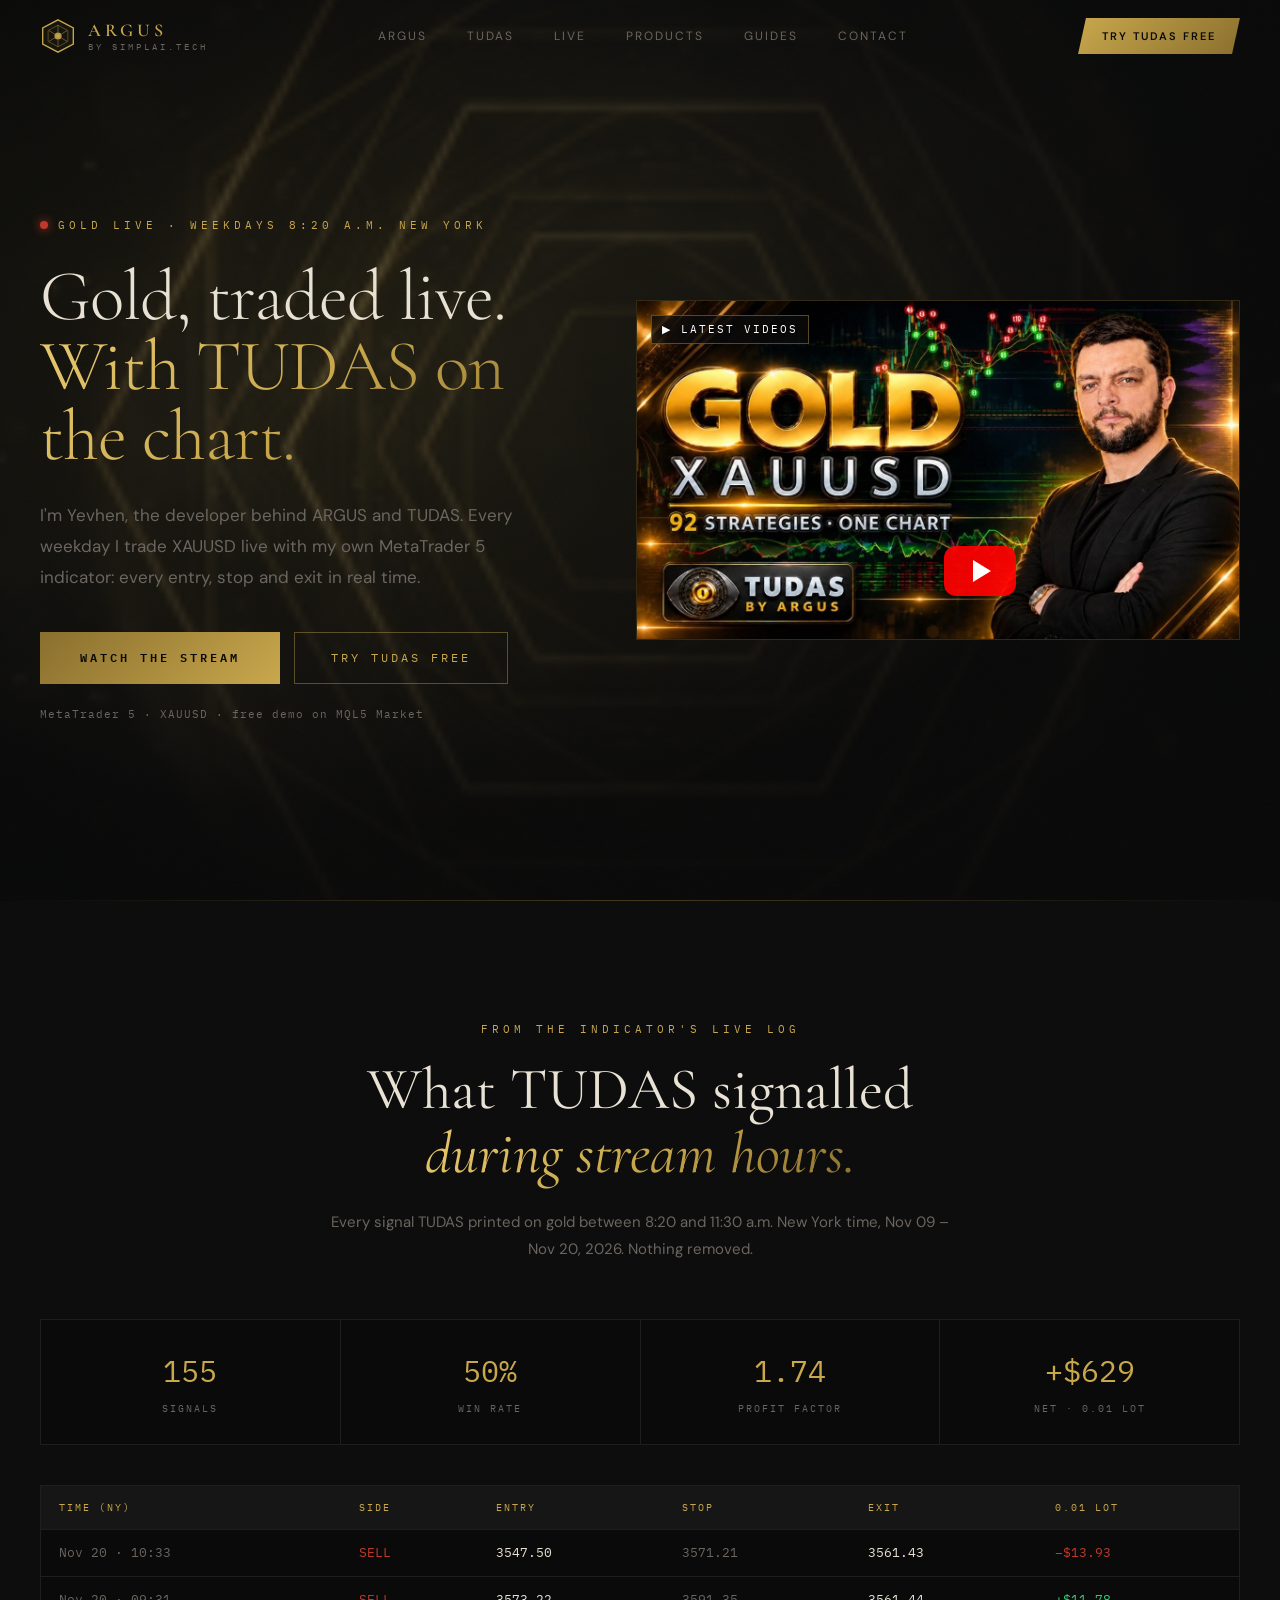
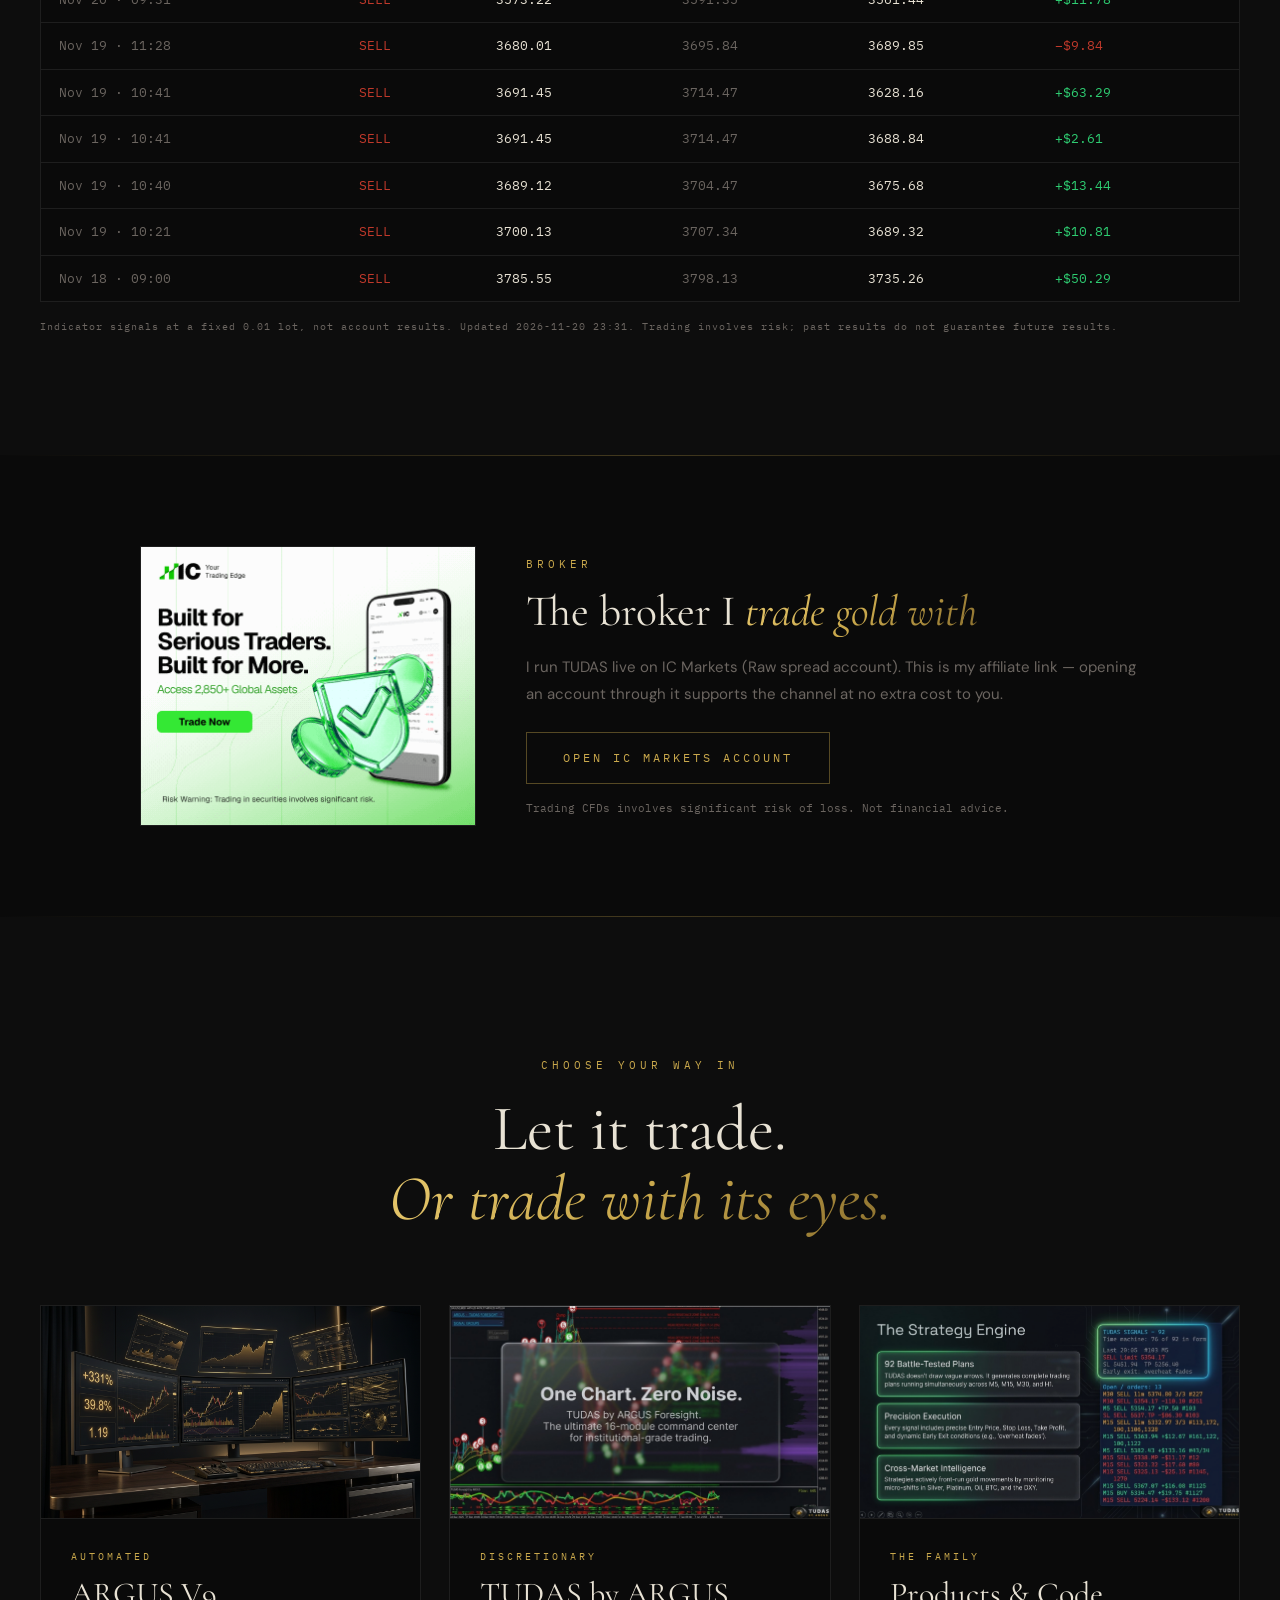
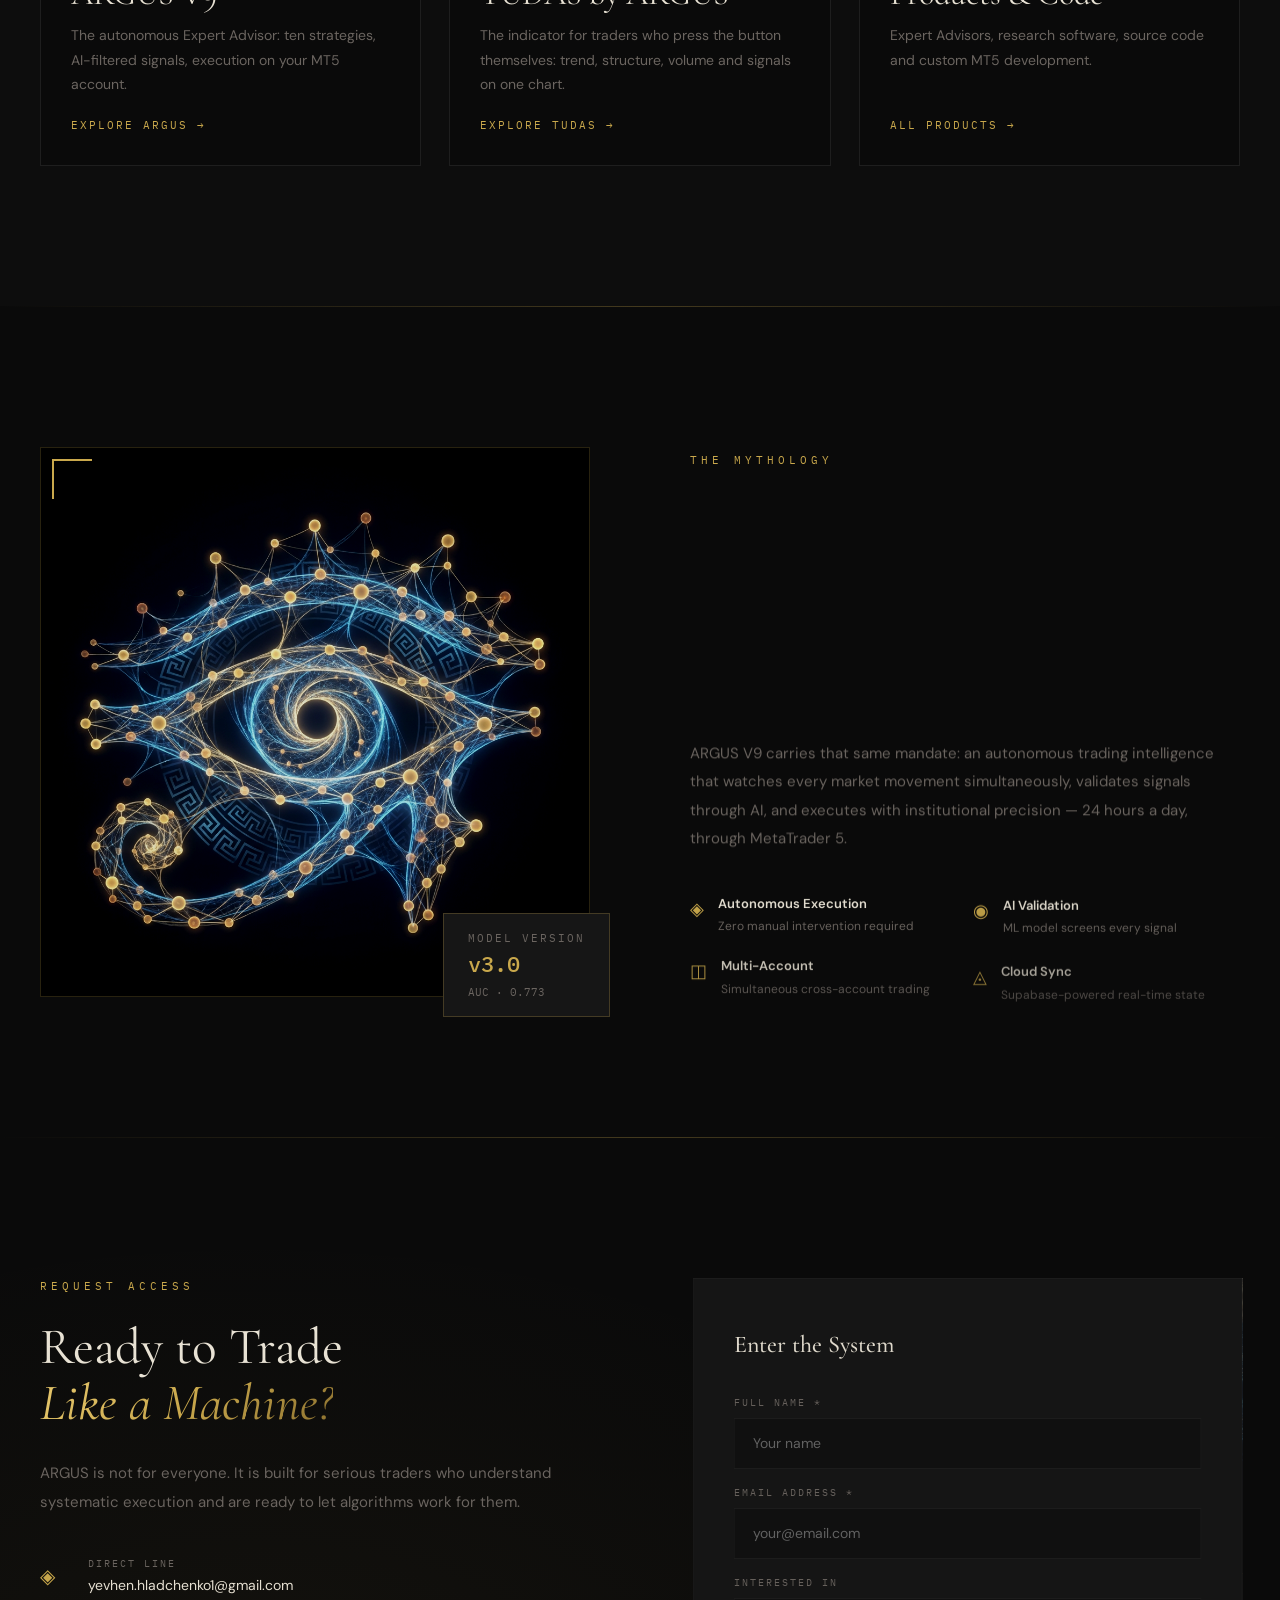
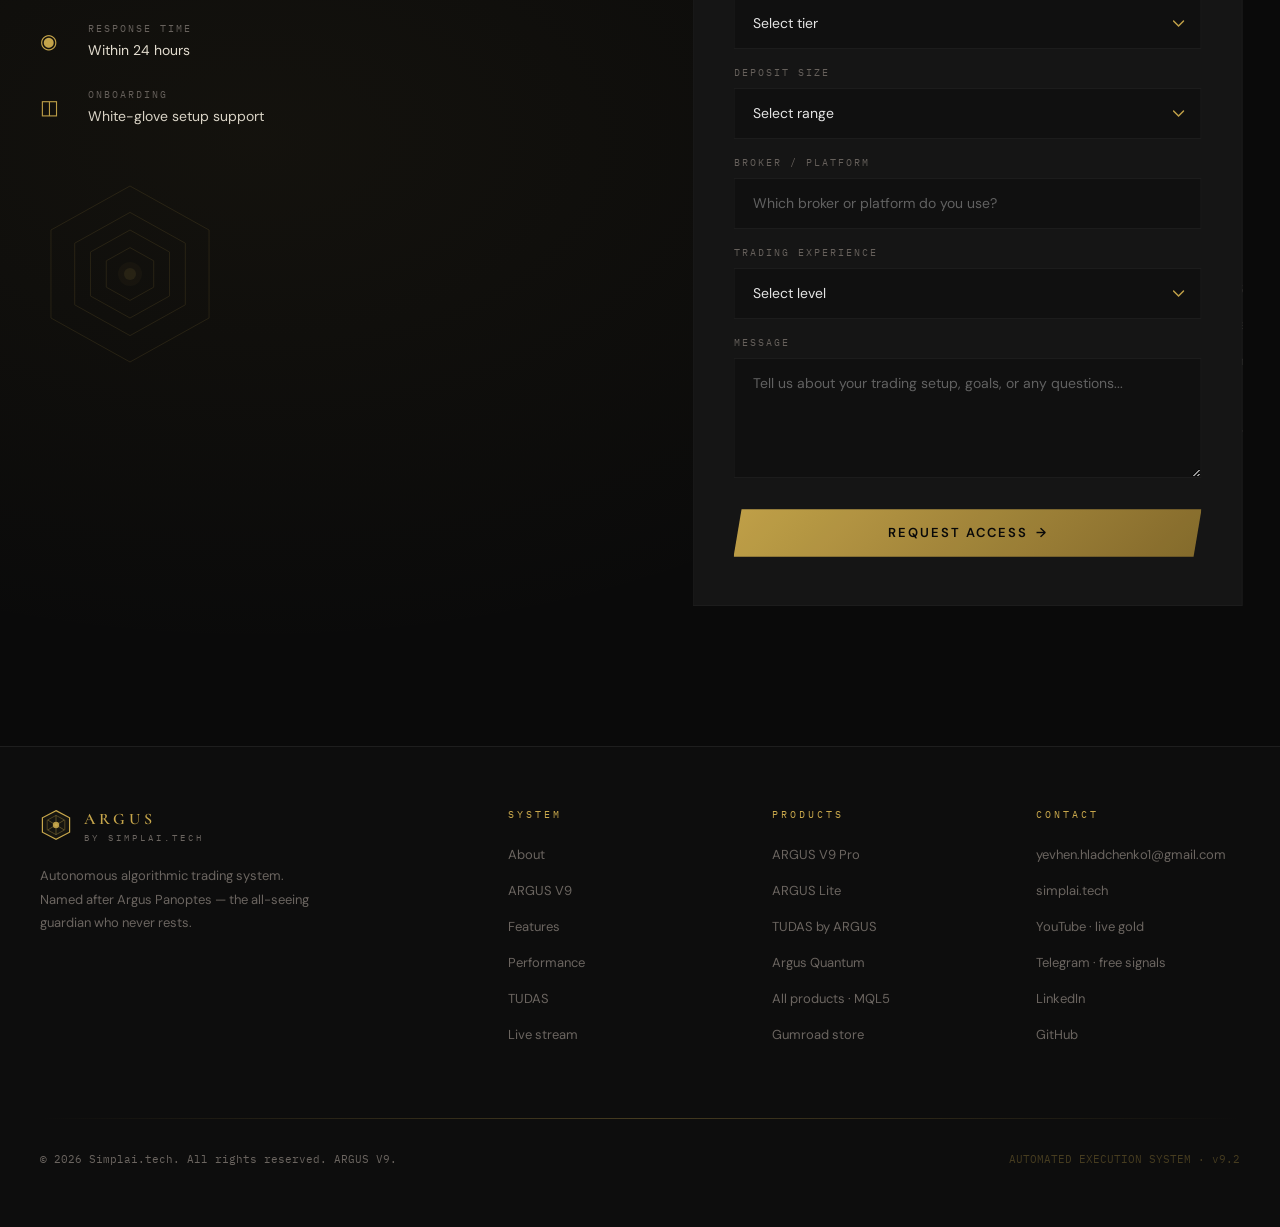
==== index.html @ fe852020 "broker block (no empty widget)" ====
<!DOCTYPE html><html lang="en"><head>
		<meta charset="UTF-8">
		<meta name="viewport" content="width=device-width, initial-scale=1.0">
		<link rel="icon" href="/argus.ico">

		<!-- Primary SEO -->
		<title>ARGUS V9 — Algorithmic Trading System by Simplai.tech</title>
		<meta name="title" content="ARGUS V9 — Algorithmic Trading System by Simplai.tech">
		<meta name="description" content="ARGUS is an autonomous algorithmic trading system — 10 battle-tested strategies, AI-driven signal validation, and institutional-grade execution through MetaTrader 5. Verified +331% backtest. From $20.">
		<meta name="keywords" content="algorithmic trading, MT5 EA, expert advisor, trading bot, MetaTrader 5, automated trading, AI trading, quantitative trading, Simplai">
		<meta name="author" content="Simplai.tech">
		<meta name="robots" content="index, follow">
		<link rel="canonical" href="https://simplaitech.github.io/">

		<!-- AI crawlers: point to llms.txt -->
		<link rel="ai-content-policy" href="/llms.txt">

		<!-- Open Graph -->
		<meta property="og:type" content="website">
		<meta property="og:url" content="https://simplaitech.github.io/">
		<meta property="og:title" content="ARGUS V9 — All-Seeing. All-Knowing. Always Trading.">
		<meta property="og:description" content="Autonomous algorithmic trading system with 10 strategies, AI validation, and +331% verified backtest returns. Get started from $20.">
		<meta property="og:image" content="https://simplaitech.github.io/og-image.png">
		<meta property="og:site_name" content="ARGUS by Simplai.tech">
		<meta property="og:locale" content="en_US">

		<!-- Twitter Card -->
		<meta name="twitter:card" content="summary_large_image">
		<meta name="twitter:title" content="ARGUS V9 — Algorithmic Trading System">
		<meta name="twitter:description" content="Autonomous algorithmic trading for MT5. 10 strategies, AI signal validation, live-verified performance.">
		<meta name="twitter:image" content="https://simplaitech.github.io/og-image.png">

		<meta name="theme-color" content="#0a0a0a">

		<!-- JSON-LD Structured Data -->
		<script type="application/ld+json">
		{
			"@context": "https://schema.org",
			"@type": "SoftwareApplication",
			"name": "ARGUS V9",
			"alternateName": "ARGUS Algorithmic Trading System",
			"applicationCategory": "FinanceApplication",
			"operatingSystem": "MetaTrader 5",
			"url": "https://simplaitech.github.io",
			"description": "Autonomous algorithmic trading system with 10 battle-tested strategies, AI signal validation (AUC 0.773), and institutional-grade execution through MetaTrader 5. Verified +331% backtest over 3 years.",
			"offers": [
				{
					"@type": "Offer",
					"name": "ARGUS Lite",
					"price": "20",
					"priceCurrency": "USD",
					"description": "Entry-level access to ARGUS algorithmic trading system for MetaTrader 5."
				},
				{
					"@type": "Offer",
					"name": "ARGUS Pro",
					"description": "Full 10-strategy suite with multi-account execution, AI validator, and dedicated onboarding. Contact for pricing."
				}
			],
			"author": {
				"@type": "Organization",
				"name": "Simplai.tech",
				"url": "https://simplai.tech",
				"email": "yevhen.hladchenko1@gmail.com"
			},
			"featureList": [
				"10 proprietary trading strategies",
				"AI signal validation (ML model, AUC 0.773)",
				"Multi-account execution",
				"Telegram real-time alerts",
				"Economic news guard",
				"Session-aware trading (Asia, London, New York)",
				"Dynamic risk management",
				"Full backtest suite with Monte Carlo simulation"
			],
			"screenshot": "https://simplaitech.github.io/proof-analytics.png"
		}
		</script>

		<script type="application/ld+json">
		{
			"@context": "https://schema.org",
			"@type": "FAQPage",
			"mainEntity": [
				{
					"@type": "Question",
					"name": "Do I need trading experience to use ARGUS?",
					"acceptedAnswer": {
						"@type": "Answer",
						"text": "No. ARGUS handles signal generation, validation, and execution automatically. A personal setup call is included with every plan."
					}
				},
				{
					"@type": "Question",
					"name": "Which brokers does ARGUS support?",
					"acceptedAnswer": {
						"@type": "Answer",
						"text": "Any MT5-compatible broker. ARGUS connects via the standard MetaTrader 5 terminal."
					}
				},
				{
					"@type": "Question",
					"name": "What is the difference between ARGUS Lite and ARGUS Pro?",
					"acceptedAnswer": {
						"@type": "Answer",
						"text": "ARGUS Lite ($20 one-time) provides entry-level access with core strategies for a single MT5 account. ARGUS Pro includes the full 10-strategy suite, multi-account execution, AI Signal Validator, and dedicated onboarding. Contact for Pro pricing."
					}
				},
				{
					"@type": "Question",
					"name": "How quickly can I start trading with ARGUS?",
					"acceptedAnswer": {
						"@type": "Answer",
						"text": "After payment, setup takes under 48 hours including your personal onboarding call."
					}
				}
			]
		}
		</script>
		<script type="module" crossorigin="" src="/assets/index-C-zP-TEq.js"></script>
		<link rel="modulepreload" crossorigin="" href="/assets/react-BYOhtk1D.js">
		<link rel="modulepreload" crossorigin="" href="/assets/icons-CG9duShP.js">
		<link rel="modulepreload" crossorigin="" href="/assets/gsap-I1jVCVBc.js">
		<link rel="stylesheet" crossorigin="" href="/assets/index-C5UFaYpW.css">
	<script defer="" src="/runable.js" data-hostname="" data-url="https://r.lilstts.com/events"></script></head>
	<body>
		<div id="root"></div>
	

</body></html>
---- assets/index-C5UFaYpW.css ----
@import"https://fonts.googleapis.com/css2?family=Cormorant+Garamond:ital,wght@0,300;0,400;0,500;0,600;0,700;1,300;1,400;1,500;1,600&family=DM+Sans:ital,opsz,wght@0,9..40,300;0,9..40,400;0,9..40,500;0,9..40,600;1,9..40,300&family=IBM+Plex+Mono:wght@300;400;500&display=swap";@layer components;@layer properties{@supports (((-webkit-hyphens:none)) and (not (margin-trim:block))) or ((-moz-orient:inline) and (not (color:rgb(from red r g b)))){*,:before,:after,::backdrop{--tw-rotate-x:initial;--tw-rotate-y:initial;--tw-rotate-z:initial;--tw-skew-x:initial;--tw-skew-y:initial;--tw-border-style:solid;--tw-font-weight:initial;--tw-shadow:0 0 #0000;--tw-shadow-color:initial;--tw-shadow-alpha:100%;--tw-inset-shadow:0 0 #0000;--tw-inset-shadow-color:initial;--tw-inset-shadow-alpha:100%;--tw-ring-color:initial;--tw-ring-shadow:0 0 #0000;--tw-inset-ring-color:initial;--tw-inset-ring-shadow:0 0 #0000;--tw-ring-inset:initial;--tw-ring-offset-width:0px;--tw-ring-offset-color:#fff;--tw-ring-offset-shadow:0 0 #0000;--tw-outline-style:solid;--tw-blur:initial;--tw-brightness:initial;--tw-contrast:initial;--tw-grayscale:initial;--tw-hue-rotate:initial;--tw-invert:initial;--tw-opacity:initial;--tw-saturate:initial;--tw-sepia:initial;--tw-drop-shadow:initial;--tw-drop-shadow-color:initial;--tw-drop-shadow-alpha:100%;--tw-drop-shadow-size:initial;--tw-animation-delay:0s;--tw-animation-direction:normal;--tw-animation-duration:initial;--tw-animation-fill-mode:none;--tw-animation-iteration-count:1;--tw-enter-blur:0;--tw-enter-opacity:1;--tw-enter-rotate:0;--tw-enter-scale:1;--tw-enter-translate-x:0;--tw-enter-translate-y:0;--tw-exit-blur:0;--tw-exit-opacity:1;--tw-exit-rotate:0;--tw-exit-scale:1;--tw-exit-translate-x:0;--tw-exit-translate-y:0}}}@layer theme{:root,:host{--font-sans:-apple-system, BlinkMacSystemFont, "Segoe UI", Roboto, "Helvetica Neue", "Noto Sans", Arial, sans-serif, "Apple Color Emoji", "Segoe UI Emoji", "Segoe UI Symbol", "Noto Color Emoji";--font-mono:ui-monospace, SFMono-Regular, Menlo, Monaco, Consolas, "Liberation Mono", "Courier New", monospace;--color-white:#fff;--spacing:.25rem;--text-sm:.875rem;--text-sm--line-height:calc(1.25 / .875);--font-weight-medium:500;--radius-md:.375rem;--default-transition-duration:.15s;--default-transition-timing-function:cubic-bezier(.4, 0, .2, 1);--default-font-family:var(--font-sans);--default-mono-font-family:var(--font-mono)}}@layer base{*,:after,:before,::backdrop{box-sizing:border-box;border:0 solid;margin:0;padding:0}::file-selector-button{box-sizing:border-box;border:0 solid;margin:0;padding:0}html,:host{-webkit-text-size-adjust:100%;tab-size:4;line-height:1.5;font-family:var(--default-font-family,-apple-system, BlinkMacSystemFont, "Segoe UI", Roboto, "Helvetica Neue", "Noto Sans", Arial, sans-serif, "Apple Color Emoji", "Segoe UI Emoji", "Segoe UI Symbol", "Noto Color Emoji");font-feature-settings:var(--default-font-feature-settings,normal);font-variation-settings:var(--default-font-variation-settings,normal);-webkit-tap-highlight-color:transparent}hr{height:0;color:inherit;border-top-width:1px}abbr:where([title]){-webkit-text-decoration:underline dotted;text-decoration:underline dotted}h1,h2,h3,h4,h5,h6{font-size:inherit;font-weight:inherit}a{color:inherit;-webkit-text-decoration:inherit;text-decoration:inherit}b,strong{font-weight:bolder}code,kbd,samp,pre{font-family:var(--default-mono-font-family,ui-monospace, SFMono-Regular, Menlo, Monaco, Consolas, "Liberation Mono", "Courier New", monospace);font-feature-settings:var(--default-mono-font-feature-settings,normal);font-variation-settings:var(--default-mono-font-variation-settings,normal);font-size:1em}small{font-size:80%}sub,sup{vertical-align:baseline;font-size:75%;line-height:0;position:relative}sub{bottom:-.25em}sup{top:-.5em}table{text-indent:0;border-color:inherit;border-collapse:collapse}:-moz-focusring:where(:not(iframe)){outline:auto}progress{vertical-align:baseline}summary{display:list-item}ol,ul,menu{list-style:none}img,svg,video,canvas,audio,iframe,embed,object{vertical-align:middle;display:block}img,video{max-width:100%;height:auto}button,input,select,optgroup,textarea{font:inherit;font-feature-settings:inherit;font-variation-settings:inherit;letter-spacing:inherit;color:inherit;opacity:1;background-color:#0000;border-radius:0}::file-selector-button{font:inherit;font-feature-settings:inherit;font-variation-settings:inherit;letter-spacing:inherit;color:inherit;opacity:1;background-color:#0000;border-radius:0}:where(select:is([multiple],[size])) optgroup{font-weight:bolder}:where(select:is([multiple],[size])) optgroup option{padding-inline-start:20px}::file-selector-button{margin-inline-end:4px}::placeholder{opacity:1}@supports (not ((-webkit-appearance:-apple-pay-button))) or (contain-intrinsic-size:1px){::placeholder{color:currentColor}@supports (color:color-mix(in lab,red,red)){::placeholder{color:color-mix(in oklab,currentcolor 50%,transparent)}}}textarea{resize:vertical}::-webkit-search-decoration{-webkit-appearance:none}::-webkit-date-and-time-value{min-height:1lh;text-align:inherit}::-webkit-datetime-edit{display:inline-flex}::-webkit-datetime-edit-fields-wrapper{padding:0}::-webkit-datetime-edit{padding-block:0}::-webkit-datetime-edit-year-field{padding-block:0}::-webkit-datetime-edit-month-field{padding-block:0}::-webkit-datetime-edit-day-field{padding-block:0}::-webkit-datetime-edit-hour-field{padding-block:0}::-webkit-datetime-edit-minute-field{padding-block:0}::-webkit-datetime-edit-second-field{padding-block:0}::-webkit-datetime-edit-millisecond-field{padding-block:0}::-webkit-datetime-edit-meridiem-field{padding-block:0}::-webkit-calendar-picker-indicator{line-height:1}:-moz-ui-invalid{box-shadow:none}button,input:where([type=button],[type=reset],[type=submit]){appearance:button}::file-selector-button{appearance:button}::-webkit-inner-spin-button{height:auto}::-webkit-outer-spin-button{height:auto}[hidden]:where(:not([hidden=until-found])){display:none!important}}@layer utilities{.collapse{visibility:collapse}.visible{visibility:visible}.absolute{position:absolute}.fixed{position:fixed}.relative{position:relative}.block{display:block}.flex{display:flex}.grid{display:grid}.hidden{display:none}.inline-block{display:inline-block}.inline-flex{display:inline-flex}.size-8{width:calc(var(--spacing) * 8);height:calc(var(--spacing) * 8)}.size-9{width:calc(var(--spacing) * 9);height:calc(var(--spacing) * 9)}.size-10{width:calc(var(--spacing) * 10);height:calc(var(--spacing) * 10)}.h-8{height:calc(var(--spacing) * 8)}.h-9{height:calc(var(--spacing) * 9)}.h-10{height:calc(var(--spacing) * 10)}.flex-shrink{flex-shrink:1}.shrink-0{flex-shrink:0}.transform{transform:var(--tw-rotate-x, ) var(--tw-rotate-y, ) var(--tw-rotate-z, ) var(--tw-skew-x, ) var(--tw-skew-y, )}.resize{resize:both}.items-center{align-items:center}.justify-center{justify-content:center}.gap-1\.5{gap:calc(var(--spacing) * 1.5)}.gap-2{gap:calc(var(--spacing) * 2)}.rounded-md{border-radius:var(--radius-md)}.border{border-style:var(--tw-border-style);border-width:1px}.px-3{padding-inline:calc(var(--spacing) * 3)}.px-4{padding-inline:calc(var(--spacing) * 4)}.px-6{padding-inline:calc(var(--spacing) * 6)}.py-2{padding-block:calc(var(--spacing) * 2)}.font-mono{font-family:var(--font-mono)}.text-sm{font-size:var(--text-sm);line-height:var(--tw-leading,var(--text-sm--line-height))}.font-medium{--tw-font-weight:var(--font-weight-medium);font-weight:var(--font-weight-medium)}.whitespace-nowrap{white-space:nowrap}.text-white{color:var(--color-white)}.uppercase{text-transform:uppercase}.italic{font-style:italic}.underline-offset-4{text-underline-offset:4px}.shadow-xs{--tw-shadow:0 1px 2px 0 var(--tw-shadow-color,#0000000d);box-shadow:var(--tw-inset-shadow),var(--tw-inset-ring-shadow),var(--tw-ring-offset-shadow),var(--tw-ring-shadow),var(--tw-shadow)}.outline{outline-style:var(--tw-outline-style);outline-width:1px}.filter{filter:var(--tw-blur, ) var(--tw-brightness, ) var(--tw-contrast, ) var(--tw-grayscale, ) var(--tw-hue-rotate, ) var(--tw-invert, ) var(--tw-saturate, ) var(--tw-sepia, ) var(--tw-drop-shadow, )}.transition{transition-property:color,background-color,border-color,outline-color,text-decoration-color,fill,stroke,--tw-gradient-from,--tw-gradient-via,--tw-gradient-to,opacity,box-shadow,transform,translate,scale,rotate,filter,-webkit-backdrop-filter,backdrop-filter,display,content-visibility,overlay,pointer-events;transition-timing-function:var(--tw-ease,var(--default-transition-timing-function));transition-duration:var(--tw-duration,var(--default-transition-duration))}.transition-all{transition-property:all;transition-timing-function:var(--tw-ease,var(--default-transition-timing-function));transition-duration:var(--tw-duration,var(--default-transition-duration))}.outline-none{--tw-outline-style:none;outline-style:none}.running{animation-play-state:running}@media(hover:hover){.hover\:underline:hover{text-decoration-line:underline}}.focus-visible\:ring-\[3px\]:focus-visible{--tw-ring-shadow:var(--tw-ring-inset, ) 0 0 0 calc(3px + var(--tw-ring-offset-width)) var(--tw-ring-color,currentcolor);box-shadow:var(--tw-inset-shadow),var(--tw-inset-ring-shadow),var(--tw-ring-offset-shadow),var(--tw-ring-shadow),var(--tw-shadow)}.disabled\:pointer-events-none:disabled{pointer-events:none}.disabled\:opacity-50:disabled{opacity:.5}.has-\[\>svg\]\:px-2\.5:has(>svg){padding-inline:calc(var(--spacing) * 2.5)}.has-\[\>svg\]\:px-3:has(>svg){padding-inline:calc(var(--spacing) * 3)}.has-\[\>svg\]\:px-4:has(>svg){padding-inline:calc(var(--spacing) * 4)}.\[\&_svg\]\:pointer-events-none svg{pointer-events:none}.\[\&_svg\]\:shrink-0 svg{flex-shrink:0}.\[\&_svg\:not\(\[class\*\=\'size-\'\]\)\]\:size-4 svg:not([class*=size-]){width:calc(var(--spacing) * 4);height:calc(var(--spacing) * 4)}}@property --tw-animation-delay{syntax:"*";inherits:false;initial-value:0s}@property --tw-animation-direction{syntax:"*";inherits:false;initial-value:normal}@property --tw-animation-duration{syntax:"*";inherits:false}@property --tw-animation-fill-mode{syntax:"*";inherits:false;initial-value:none}@property --tw-animation-iteration-count{syntax:"*";inherits:false;initial-value:1}@property --tw-enter-blur{syntax:"*";inherits:false;initial-value:0}@property --tw-enter-opacity{syntax:"*";inherits:false;initial-value:1}@property --tw-enter-rotate{syntax:"*";inherits:false;initial-value:0}@property --tw-enter-scale{syntax:"*";inherits:false;initial-value:1}@property --tw-enter-translate-x{syntax:"*";inherits:false;initial-value:0}@property --tw-enter-translate-y{syntax:"*";inherits:false;initial-value:0}@property --tw-exit-blur{syntax:"*";inherits:false;initial-value:0}@property --tw-exit-opacity{syntax:"*";inherits:false;initial-value:1}@property --tw-exit-rotate{syntax:"*";inherits:false;initial-value:0}@property --tw-exit-scale{syntax:"*";inherits:false;initial-value:1}@property --tw-exit-translate-x{syntax:"*";inherits:false;initial-value:0}@property --tw-exit-translate-y{syntax:"*";inherits:false;initial-value:0}:root{--gold:#c9a84c;--gold-dark:#8a6f2e;--gold-light:#e8c96e;--black:#0a0a0a;--surface:#0d0d0d;--surface-2:#111;--surface-3:#161616;--border:#1e1e1e;--text:#e8e2d4;--text-muted:#6b6560;--red:#c0392b;--green:#2ecc71}*{box-sizing:border-box;margin:0;padding:0}html{scroll-behavior:smooth}body{background:var(--black);color:var(--text);-webkit-font-smoothing:antialiased;font-family:DM Sans,sans-serif;overflow-x:hidden}::-webkit-scrollbar{width:4px}::-webkit-scrollbar-track{background:var(--black)}::-webkit-scrollbar-thumb{background:var(--gold-dark)}.font-display{font-family:Cormorant Garamond,serif}.font-mono{font-family:IBM Plex Mono,monospace}.font-body{font-family:DM Sans,sans-serif}body:before{content:"";pointer-events:none;z-index:9999;opacity:.35;background-image:url("data:image/svg+xml,%3Csvg viewBox='0 0 512 512' xmlns='http://www.w3.org/2000/svg'%3E%3Cfilter id='n'%3E%3CfeTurbulence type='fractalNoise' baseFrequency='0.75' numOctaves='4' stitchTiles='stitch'/%3E%3C/filter%3E%3Crect width='100%25' height='100%25' filter='url(%23n)' opacity='0.04'/%3E%3C/svg%3E");position:fixed;inset:0}.text-gold-gradient{background:linear-gradient(135deg,var(--gold-light) 0%,var(--gold) 50%,var(--gold-dark) 100%);-webkit-text-fill-color:transparent;-webkit-background-clip:text;background-clip:text}.border-gold{border-color:var(--gold)}.border-gold-subtle{border-color:#c9a84c33}.divider{background:linear-gradient(90deg,transparent,var(--gold),transparent);opacity:.3;width:100%;height:1px}.glow-gold{box-shadow:0 0 40px #c9a84c26,0 0 80px #c9a84c0d}.clip-hex{clip-path:polygon(50% 0%,93.3% 25%,93.3% 75%,50% 100%,6.7% 75%,6.7% 25%)}@keyframes radar-sweep{0%{transform:rotate(0)}to{transform:rotate(360deg)}}@keyframes pulse-ring{0%{opacity:.6;transform:scale(1)}to{opacity:0;transform:scale(2.5)}}@keyframes float{0%,to{transform:translateY(0)}50%{transform:translateY(-12px)}}@keyframes scanline{0%{transform:translateY(-100%)}to{transform:translateY(100vh)}}@keyframes blink{0%,to{opacity:1}50%{opacity:0}}@keyframes shimmer{0%{background-position:-200%}to{background-position:200%}}.animate-radar{animation:8s linear infinite radar-sweep}.animate-pulse-ring{animation:3s ease-out infinite pulse-ring}.animate-float{animation:6s ease-in-out infinite float}.animate-blink{animation:1s step-end infinite blink}.reveal{opacity:0;transform:translateY(40px)}.reveal-left{opacity:0;transform:translate(-60px)}.reveal-right{opacity:0;transform:translate(60px)}.reveal-scale{opacity:0;transform:scale(.9)}nav{z-index:1000;transition:all .4s;position:fixed;top:0;left:0;right:0}nav.scrolled{-webkit-backdrop-filter:blur(20px);backdrop-filter:blur(20px);background:#0a0a0aeb;border-bottom:1px solid #c9a84c26}.btn-gold{background:linear-gradient(135deg,var(--gold) 0%,var(--gold-dark) 100%);color:var(--black);letter-spacing:2px;text-transform:uppercase;cursor:pointer;clip-path:polygon(8px 0%,100% 0%,calc(100% - 8px) 100%,0% 100%);border:none;align-items:center;gap:8px;padding:14px 36px;font-family:DM Sans,sans-serif;font-size:13px;font-weight:600;transition:all .3s;display:inline-flex;position:relative;overflow:hidden}.btn-gold:before{content:"";background:linear-gradient(135deg,var(--gold-light) 0%,var(--gold) 100%);opacity:0;transition:opacity .3s;position:absolute;inset:0}.btn-gold:hover:before{opacity:1}.btn-gold:hover{transform:translateY(-2px);box-shadow:0 8px 30px #c9a84c4d}.btn-outline{color:var(--gold);letter-spacing:2px;text-transform:uppercase;cursor:pointer;clip-path:polygon(8px 0%,100% 0%,calc(100% - 8px) 100%,0% 100%);background:0 0;border:1px solid #c9a84c66;align-items:center;gap:8px;padding:13px 35px;font-family:DM Sans,sans-serif;font-size:13px;font-weight:500;transition:all .3s;display:inline-flex}.btn-outline:hover{border-color:var(--gold);background:#c9a84c14;transform:translateY(-2px)}.card-dark{background:var(--surface-3);border:1px solid var(--border);transition:all .4s}.card-dark:hover{background:#161616e6;border-color:#c9a84c4d;transform:translateY(-4px);box-shadow:0 20px 60px #00000080,0 0 40px #c9a84c0d}.kpi-value{color:var(--gold);font-family:IBM Plex Mono,monospace;font-size:2.5rem;font-weight:500;line-height:1}.form-input{border:1px solid var(--border);color:#f0f0f0;appearance:none;background:#111;outline:none;width:100%;padding:14px 18px;font-family:DM Sans,sans-serif;font-size:14px;transition:all .3s}.form-input:focus{background:#161610;border-color:#c9a84c80}.form-input::placeholder{color:#666}select.form-input{cursor:pointer;background-image:url("data:image/svg+xml,%3Csvg xmlns='http://www.w3.org/2000/svg' width='12' height='8' viewBox='0 0 12 8'%3E%3Cpath d='M1 1l5 5 5-5' stroke='%23c9a84c' stroke-width='1.5' fill='none' stroke-linecap='round'/%3E%3C/svg%3E");background-position:right 16px center;background-repeat:no-repeat;padding-right:40px}select.form-input option{color:#f0f0f0;background:#111}select.form-input option:disabled,select.form-input option[value=""]{color:#666}textarea.form-input{resize:vertical;min-height:120px}.hex-bg{background-image:url("data:image/svg+xml,%3Csvg xmlns='http://www.w3.org/2000/svg' width='60' height='52' viewBox='0 0 60 52'%3E%3Cpath d='M30 2L58 17v18L30 50 2 35V17z' fill='none' stroke='rgba(201,168,76,0.06)' stroke-width='1'/%3E%3C/svg%3E");background-size:60px 52px}.parallax-layer{will-change:transform}.section-label{letter-spacing:4px;text-transform:uppercase;color:var(--gold);opacity:.7;font-family:IBM Plex Mono,monospace;font-size:11px}.line-label{align-items:center;gap:16px;display:flex}.line-label:before,.line-label:after{content:"";background:linear-gradient(90deg,#0000,#c9a84c4d);flex:1;height:1px}.line-label:after{background:linear-gradient(90deg,#c9a84c4d,#0000)}.strategy-tag{letter-spacing:1px;color:var(--gold);background:#c9a84c0d;border:1px solid #c9a84c33;align-items:center;gap:8px;padding:8px 16px;font-family:IBM Plex Mono,monospace;font-size:11px;transition:all .3s;display:inline-flex}.strategy-tag:hover{border-color:var(--gold);background:#c9a84c1a}.compare-table{border-collapse:collapse;width:100%}.compare-table th{letter-spacing:2px;text-transform:uppercase;color:var(--text-muted);border-bottom:1px solid var(--border);text-align:left;padding:16px 24px;font-family:IBM Plex Mono,monospace;font-size:11px}.compare-table td{color:var(--text);border-bottom:1px solid #1e1e1ecc;padding:14px 24px;font-size:14px}.compare-table tr:hover td{background:#c9a84c08}.badge-lite{border:1px solid var(--border);letter-spacing:1px;color:var(--text-muted);background:#ffffff0f;padding:3px 10px;font-family:IBM Plex Mono,monospace;font-size:10px;display:inline-block}.badge-pro{letter-spacing:1px;color:var(--gold);background:#c9a84c1a;border:1px solid #c9a84c4d;padding:3px 10px;font-family:IBM Plex Mono,monospace;font-size:10px;display:inline-block}.cursor-line:after{content:"|";color:var(--gold);margin-left:2px;animation:1s step-end infinite blink}[data-runable-badge]{display:none!important}.lite-table-wrap{overflow:hidden}.hidden-mobile{display:flex}.show-mobile{display:none}.mobile-menu{-webkit-backdrop-filter:blur(20px);backdrop-filter:blur(20px);z-index:999;background:#0a0a0af7;border-bottom:1px solid #c9a84c26;flex-direction:column;gap:0;padding:24px 24px 32px;display:none;position:fixed;top:72px;left:0;right:0}.mobile-menu.open{display:flex}.mobile-menu a{letter-spacing:2px;text-transform:uppercase;color:var(--text-muted);border-bottom:1px solid #ffffff0d;padding:16px 0;font-family:DM Sans,sans-serif;font-size:14px;text-decoration:none;transition:color .2s}.mobile-menu a:last-of-type{border-bottom:none}.mobile-menu a:hover{color:var(--gold)}.mobile-menu .mobile-cta{justify-content:center;margin-top:20px;display:flex}@media(max-width:768px){.hidden-mobile{display:none!important}.show-mobile{display:flex!important}nav>div{padding:0 20px!important}.section-pad{padding:80px 20px!important}.hero-grid,.two-col-grid{grid-template-columns:1fr!important;gap:40px!important}.four-col-grid{grid-template-columns:repeat(2,1fr)!important;gap:1px!important}.three-col-grid{grid-template-columns:1fr!important;gap:16px!important}.footer-grid{grid-template-columns:1fr 1fr!important;gap:32px!important}.lite-table-wrap{-webkit-overflow-scrolling:touch;overflow-x:auto}.hero-stats{flex-wrap:wrap;gap:24px!important}.btn-stack{flex-direction:column!important;align-items:stretch!important}.btn-stack a,.btn-stack button{text-align:center;justify-content:center}.how-step{flex-direction:row!important;align-items:flex-start!important;gap:20px!important;display:flex!important}.how-step-spacer{display:none!important}.how-step-left,.how-step-right{text-align:left!important;flex:1!important;order:2!important;padding:8px 0 32px!important}.how-step>div:not(.how-step-left):not(.how-step-right):not(.how-step-spacer){flex-shrink:0!important;order:1!important}.how-step-left .detail-list,.how-step-right .detail-list{align-items:flex-start!important}.perf-cards{grid-template-columns:1fr!important;gap:16px!important}.contact-grid{grid-template-columns:1fr!important;gap:48px!important}.kpi-grid{grid-template-columns:repeat(2,1fr)!important}.verified-cards,.risk-grid,.what-grid{grid-template-columns:1fr!important;gap:16px!important}.tab-bar{-webkit-overflow-scrolling:touch;white-space:nowrap;padding-bottom:0;overflow-x:auto}.live-proof-img{max-height:none!important}.live-proof-overlay{display:none!important}.live-proof-mobile-bar{border:1px solid var(--border);background:var(--surface-3);border-top:none;padding:16px 20px;display:block!important}.why-table-row{grid-template-columns:1fr!important;gap:0!important}.why-table-row>div{border-bottom:1px solid var(--border);border-left:none!important}.why-table-row>div:last-child{border-bottom:none}.section-heading h2{font-size:clamp(32px,8vw,48px)!important}.about-float-card{margin-top:16px;position:static!important;bottom:auto!important;right:auto!important}.contact-eye{display:none}.radar-wrap{margin:0 auto;width:280px!important;height:280px!important}.footer-bottom{flex-direction:column!important;align-items:flex-start!important;gap:8px!important}footer{padding:48px 20px!important}.dashboard-section{padding:48px 20px 80px!important}.why-row{grid-template-columns:1fr 1fr!important}.why-row>div:first-child{color:var(--text-muted)!important;background:#ffffff05!important;grid-column:1/-1!important;padding:10px 16px 4px!important;font-size:11px!important;font-weight:600!important}.why-row>div:not(:first-child){border-left:none!important;padding:8px 16px 12px!important;font-size:12px!important}.why-row-header{display:none!important}.lite-table-wrap{-webkit-overflow-scrolling:touch;border-radius:0;overflow-x:auto!important}.lite-table-wrap>div{min-width:420px}.urgency-bar{padding:24px 20px!important}.nav-inner{padding:0 20px!important}}@media(max-width:480px){.kpi-grid,.four-col-grid{grid-template-columns:1fr!important}.footer-grid{grid-template-columns:1fr!important;gap:24px!important}nav>div{height:60px!important}.mobile-menu{top:60px}}@media(max-width:900px){.eco-grid-3,.eco-grid-cards{grid-template-columns:1fr!important}.eco-grid-2{grid-template-columns:1fr!important;gap:40px!important}.eco-grid-4{grid-template-columns:1fr 1fr!important}}@media(hover:none){.slide-arrow{display:none}}@media(max-width:900px){.broker-grid{grid-template-columns:1fr!important;gap:36px!important}.broker-banner{order:2;width:100%;max-width:300px;margin:0 auto}}@property --tw-rotate-x{syntax:"*";inherits:false}@property --tw-rotate-y{syntax:"*";inherits:false}@property --tw-rotate-z{syntax:"*";inherits:false}@property --tw-skew-x{syntax:"*";inherits:false}@property --tw-skew-y{syntax:"*";inherits:false}@property --tw-border-style{syntax:"*";inherits:false;initial-value:solid}@property --tw-font-weight{syntax:"*";inherits:false}@property --tw-shadow{syntax:"*";inherits:false;initial-value:0 0 #0000}@property --tw-shadow-color{syntax:"*";inherits:false}@property --tw-shadow-alpha{syntax:"<percentage>";inherits:false;initial-value:100%}@property --tw-inset-shadow{syntax:"*";inherits:false;initial-value:0 0 #0000}@property --tw-inset-shadow-color{syntax:"*";inherits:false}@property --tw-inset-shadow-alpha{syntax:"<percentage>";inherits:false;initial-value:100%}@property --tw-ring-color{syntax:"*";inherits:false}@property --tw-ring-shadow{syntax:"*";inherits:false;initial-value:0 0 #0000}@property --tw-inset-ring-color{syntax:"*";inherits:false}@property --tw-inset-ring-shadow{syntax:"*";inherits:false;initial-value:0 0 #0000}@property --tw-ring-inset{syntax:"*";inherits:false}@property --tw-ring-offset-width{syntax:"<length>";inherits:false;initial-value:0}@property --tw-ring-offset-color{syntax:"*";inherits:false;initial-value:#fff}@property --tw-ring-offset-shadow{syntax:"*";inherits:false;initial-value:0 0 #0000}@property --tw-outline-style{syntax:"*";inherits:false;initial-value:solid}@property --tw-blur{syntax:"*";inherits:false}@property --tw-brightness{syntax:"*";inherits:false}@property --tw-contrast{syntax:"*";inherits:false}@property --tw-grayscale{syntax:"*";inherits:false}@property --tw-hue-rotate{syntax:"*";inherits:false}@property --tw-invert{syntax:"*";inherits:false}@property --tw-opacity{syntax:"*";inherits:false}@property --tw-saturate{syntax:"*";inherits:false}@property --tw-sepia{syntax:"*";inherits:false}@property --tw-drop-shadow{syntax:"*";inherits:false}@property --tw-drop-shadow-color{syntax:"*";inherits:false}@property --tw-drop-shadow-alpha{syntax:"<percentage>";inherits:false;initial-value:100%}@property --tw-drop-shadow-size{syntax:"*";inherits:false}
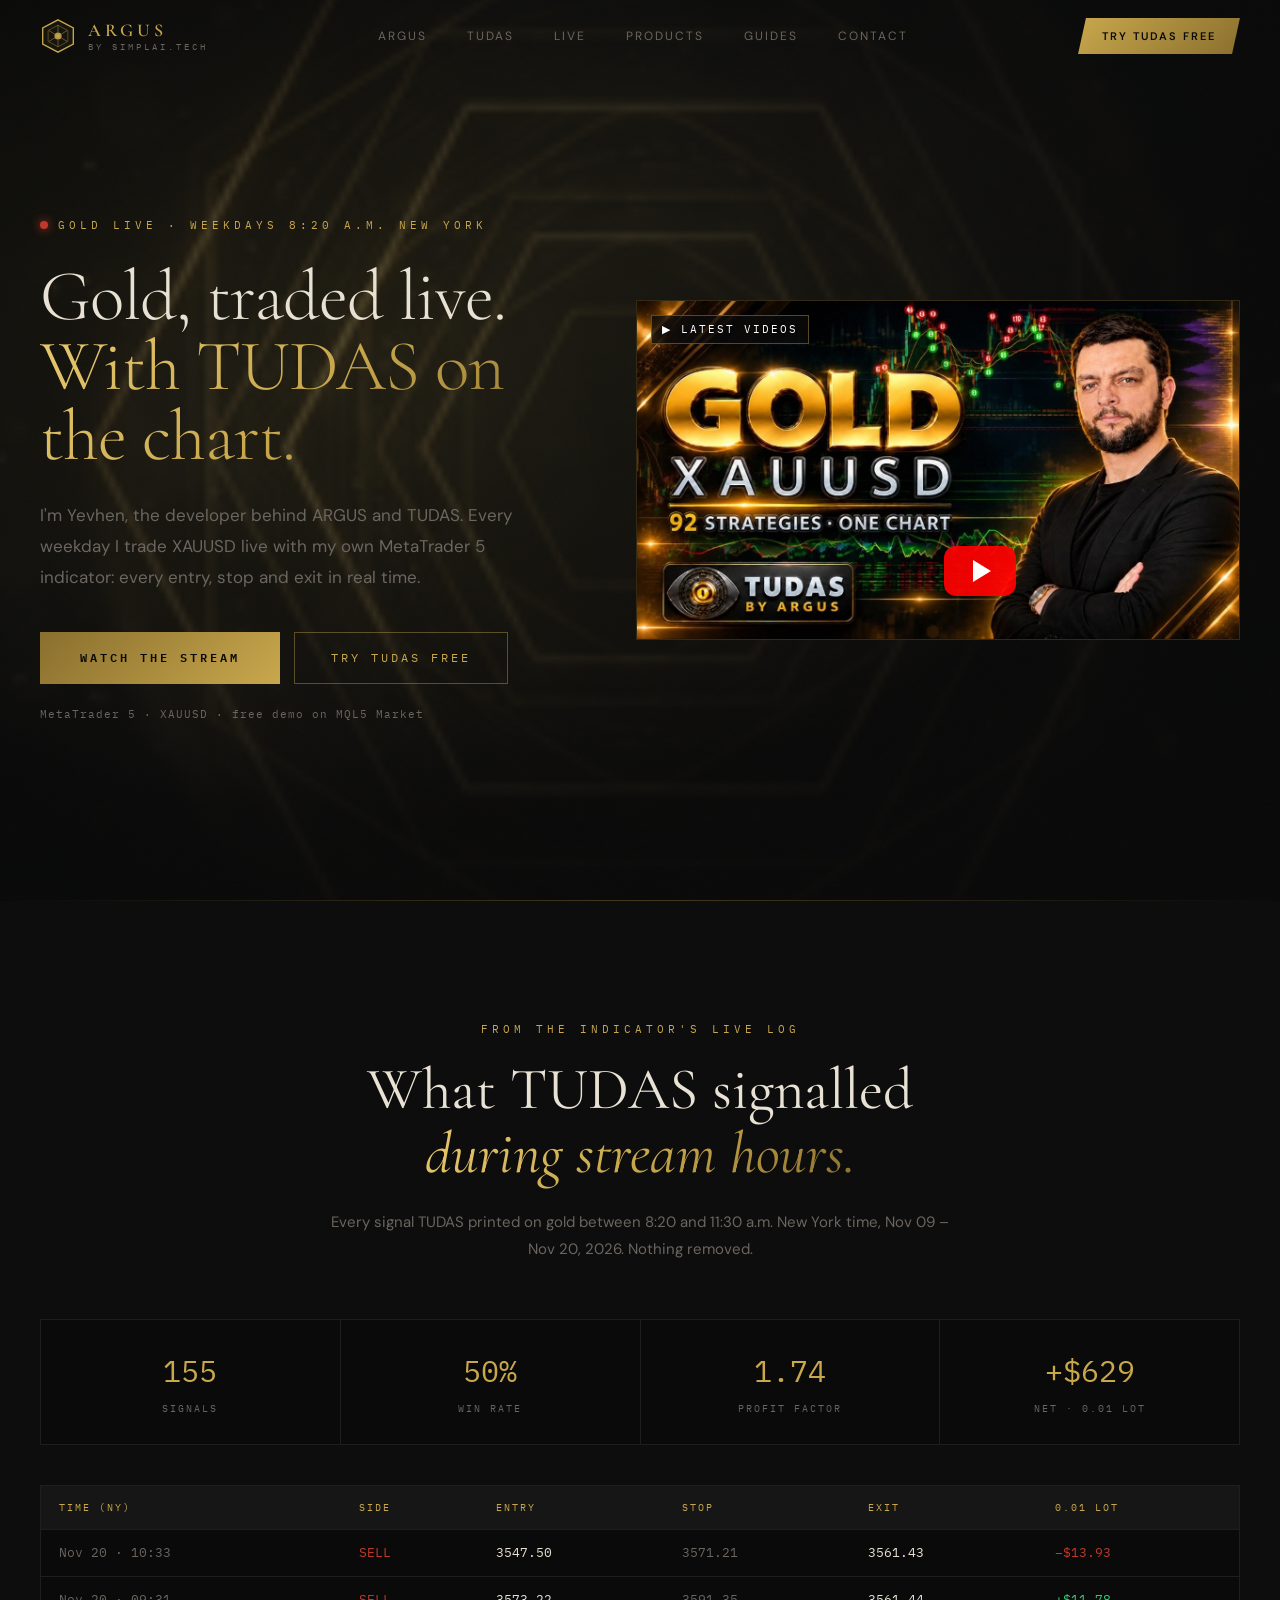
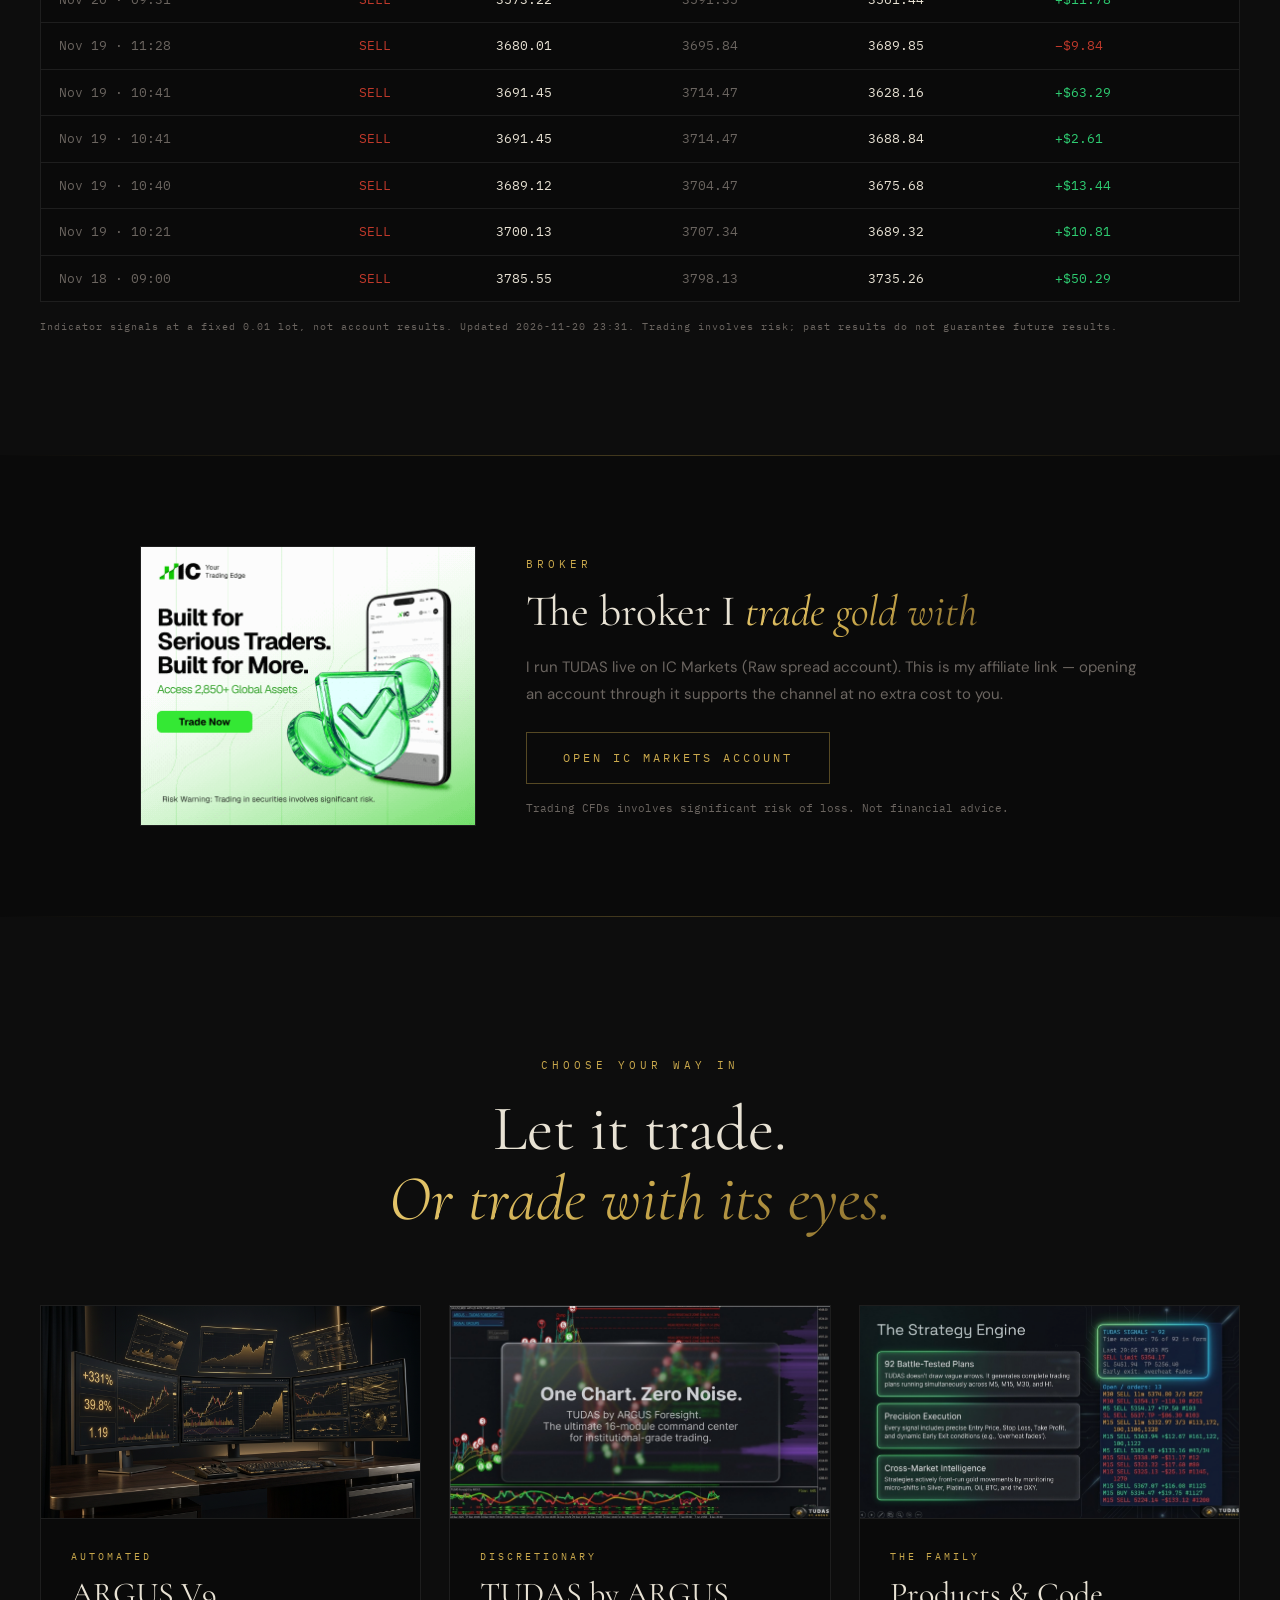
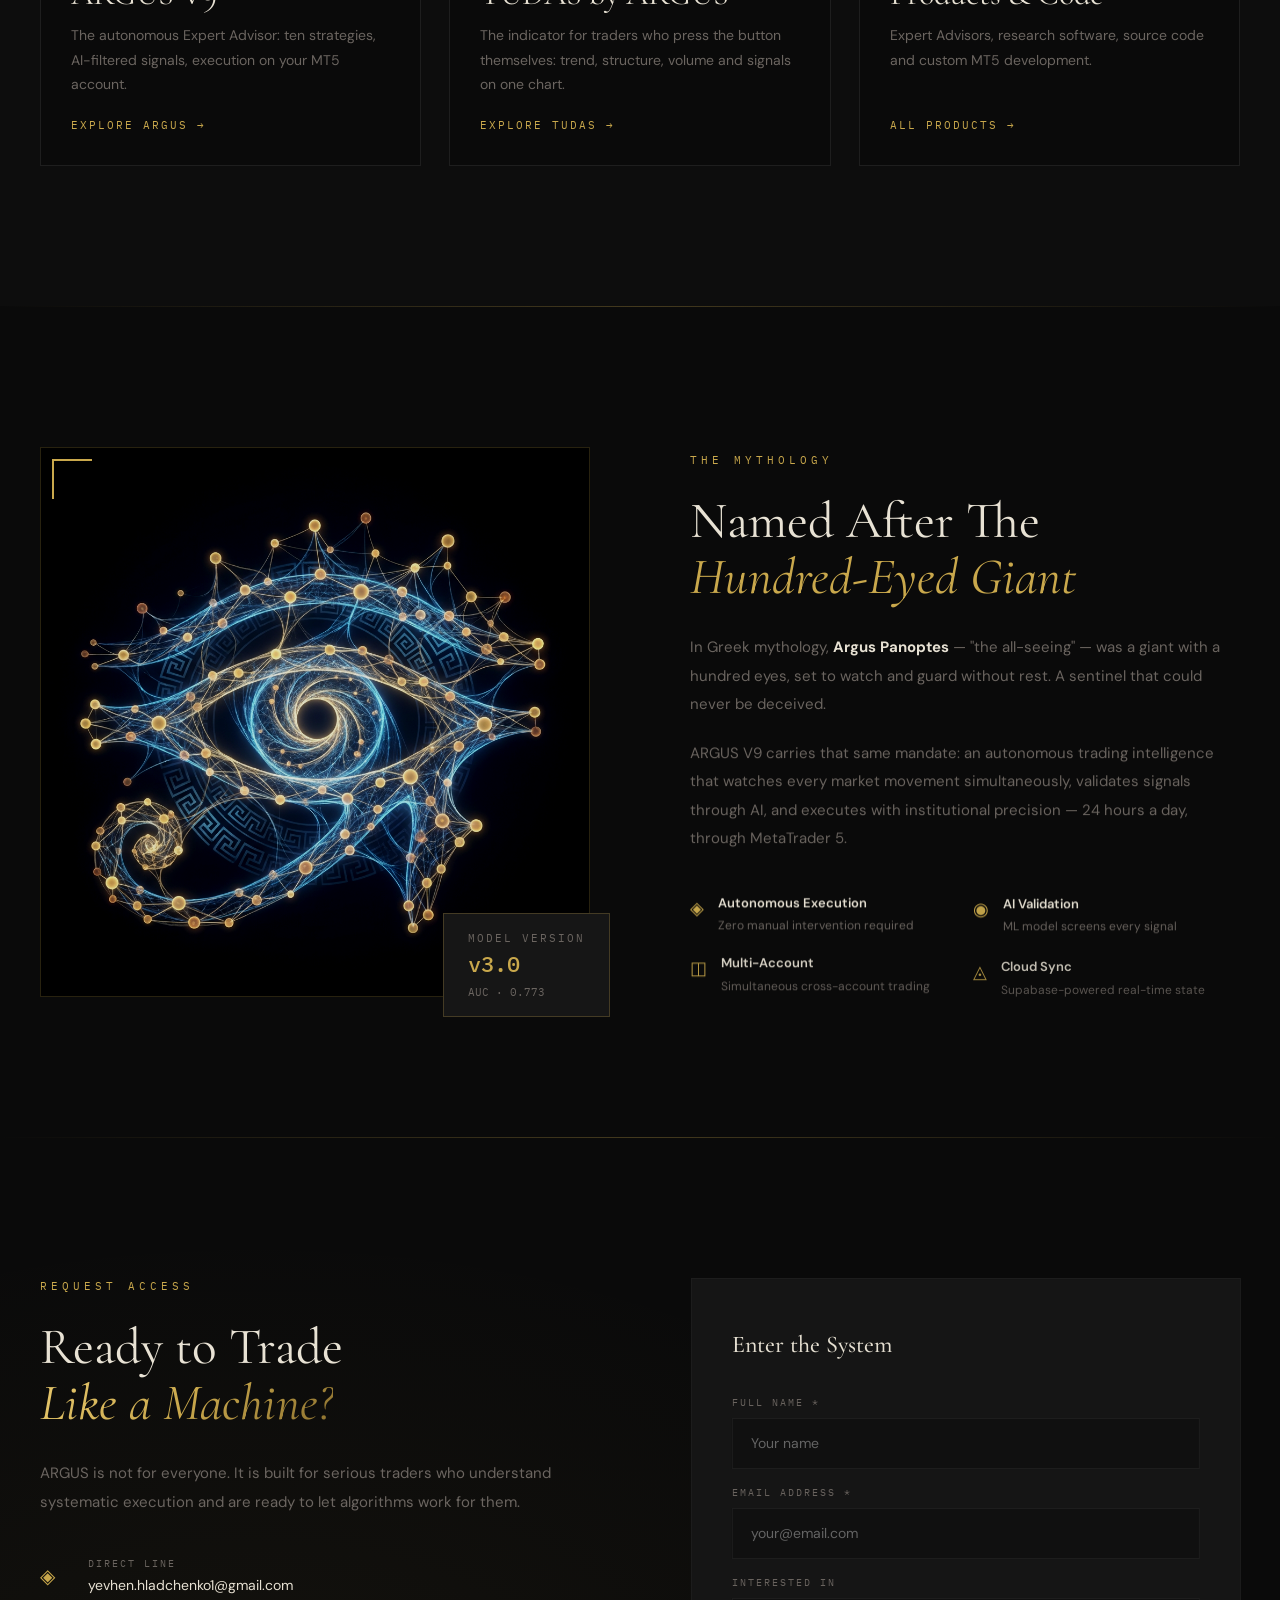
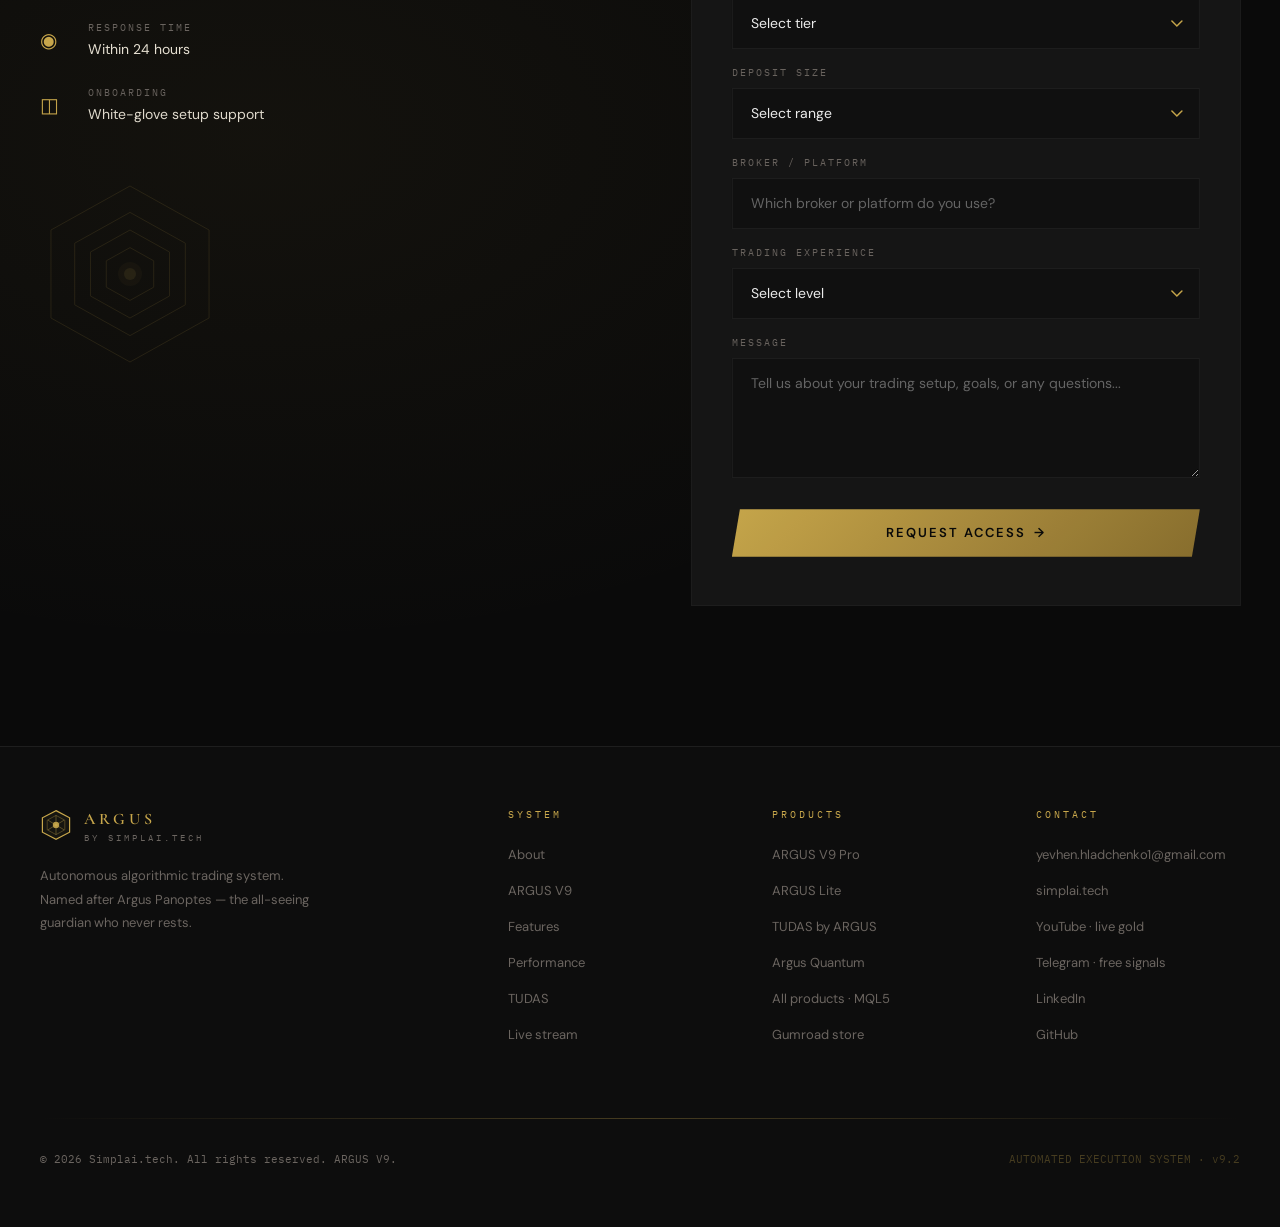
==== commit 5130f44b: "Black Friday banner (auto 27.11-01.12 ET)" ====
--- a/index.html
+++ b/index.html
@@ -127,4 +127,4 @@
 		<div id="root"></div>
 	
 
-</body></html>+<script src="/bf-banner.js" defer></script></body></html>
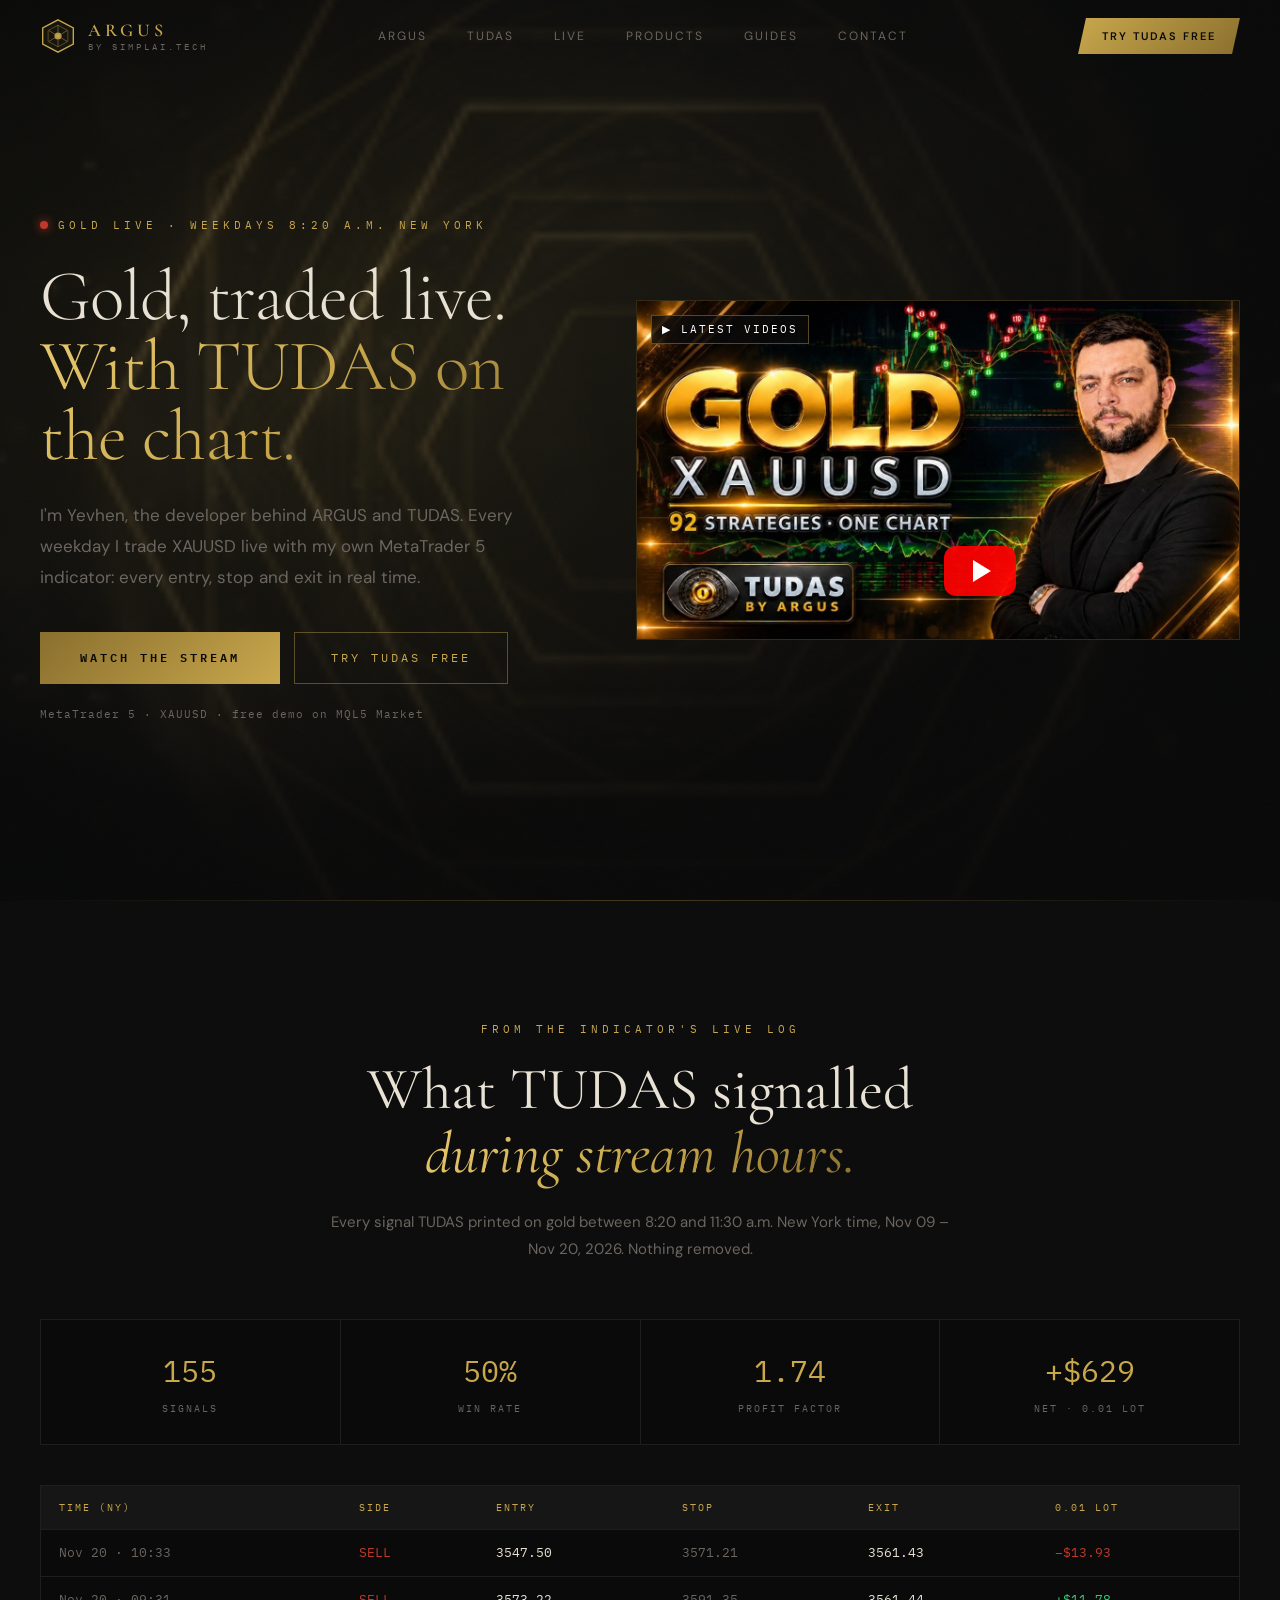
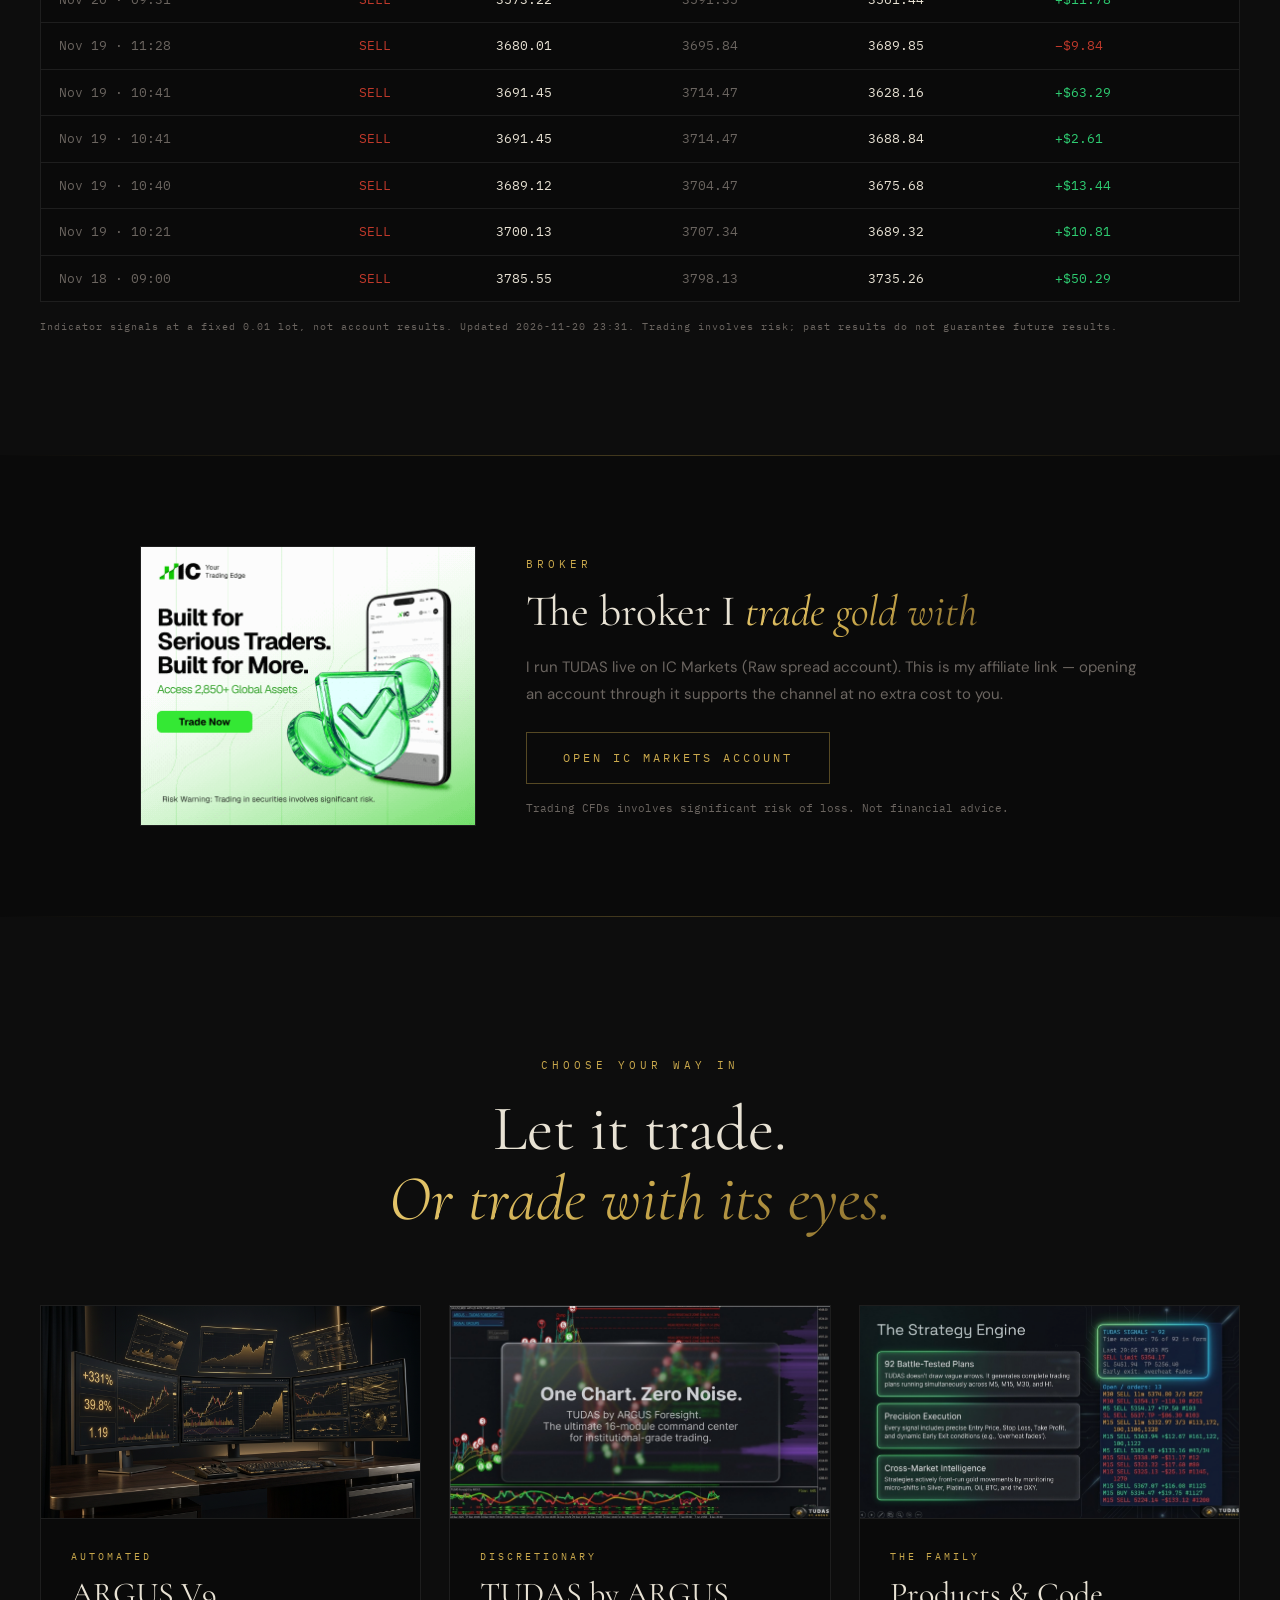
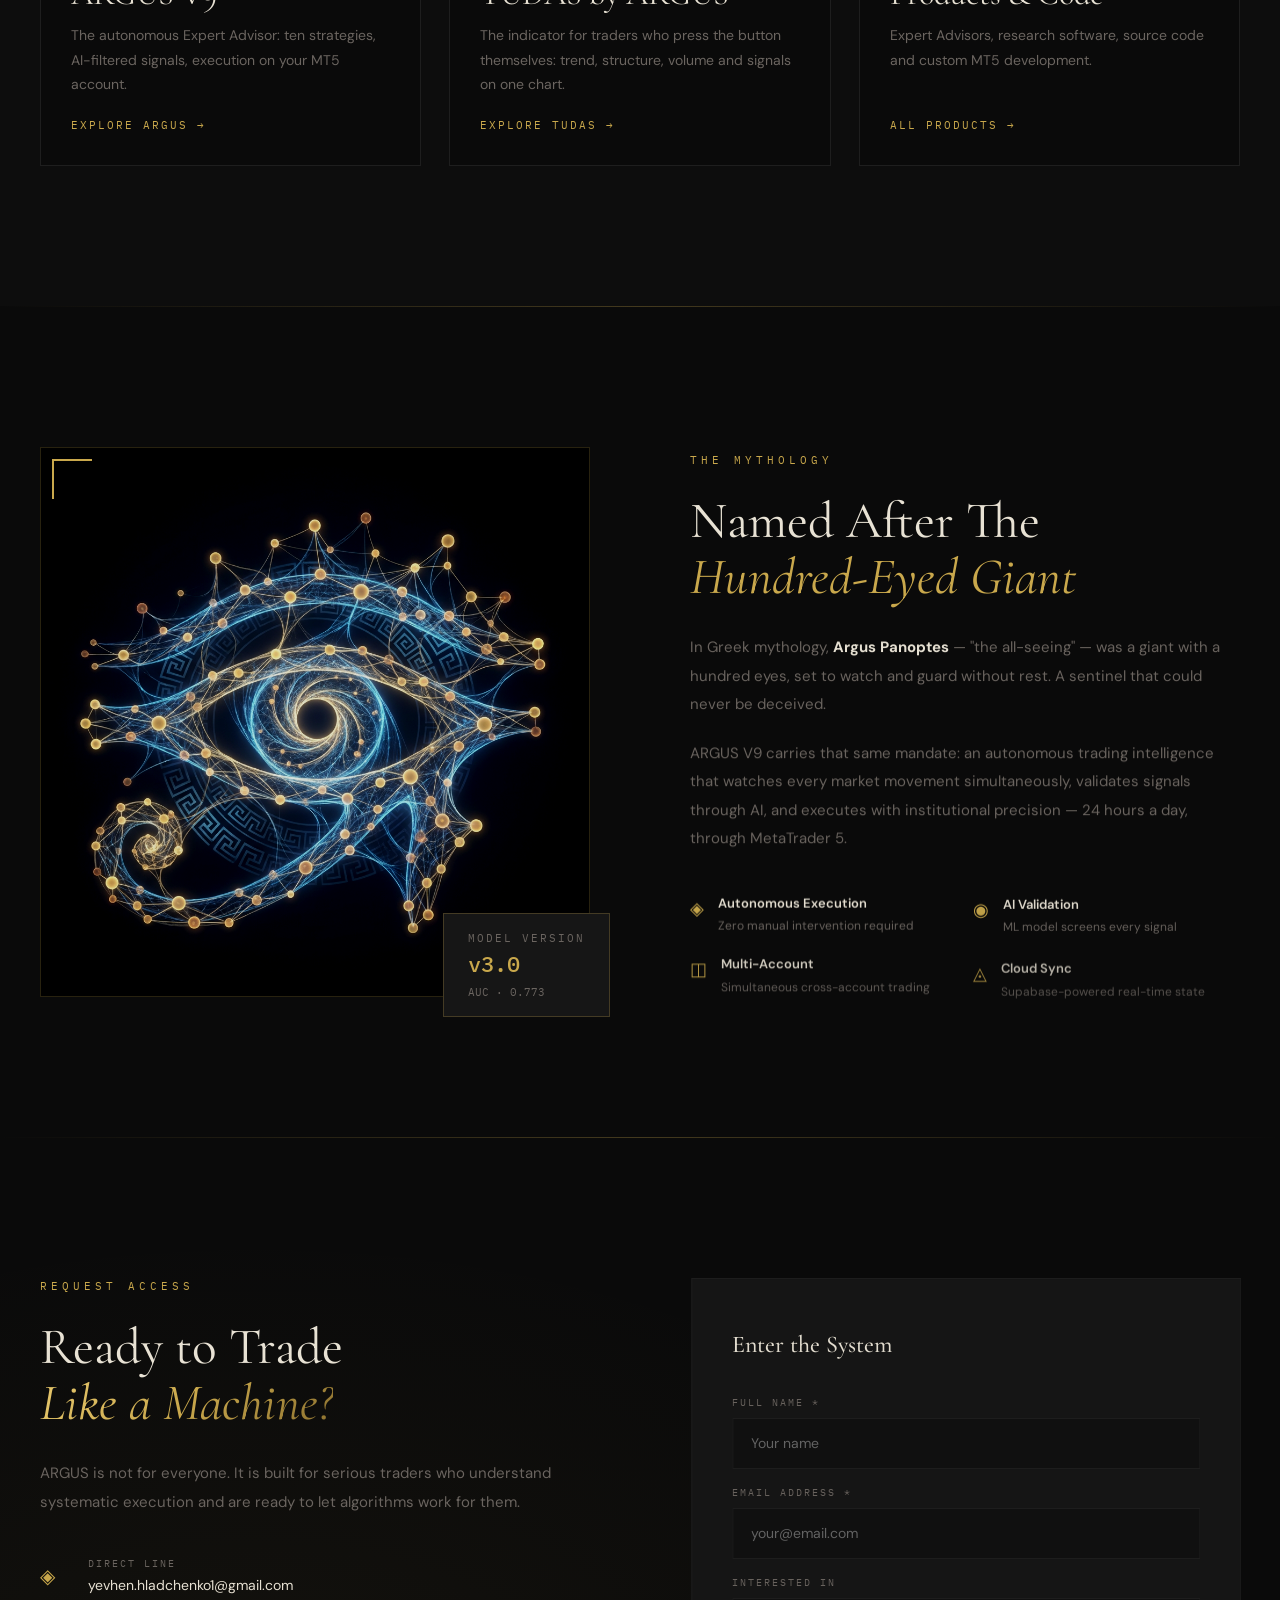
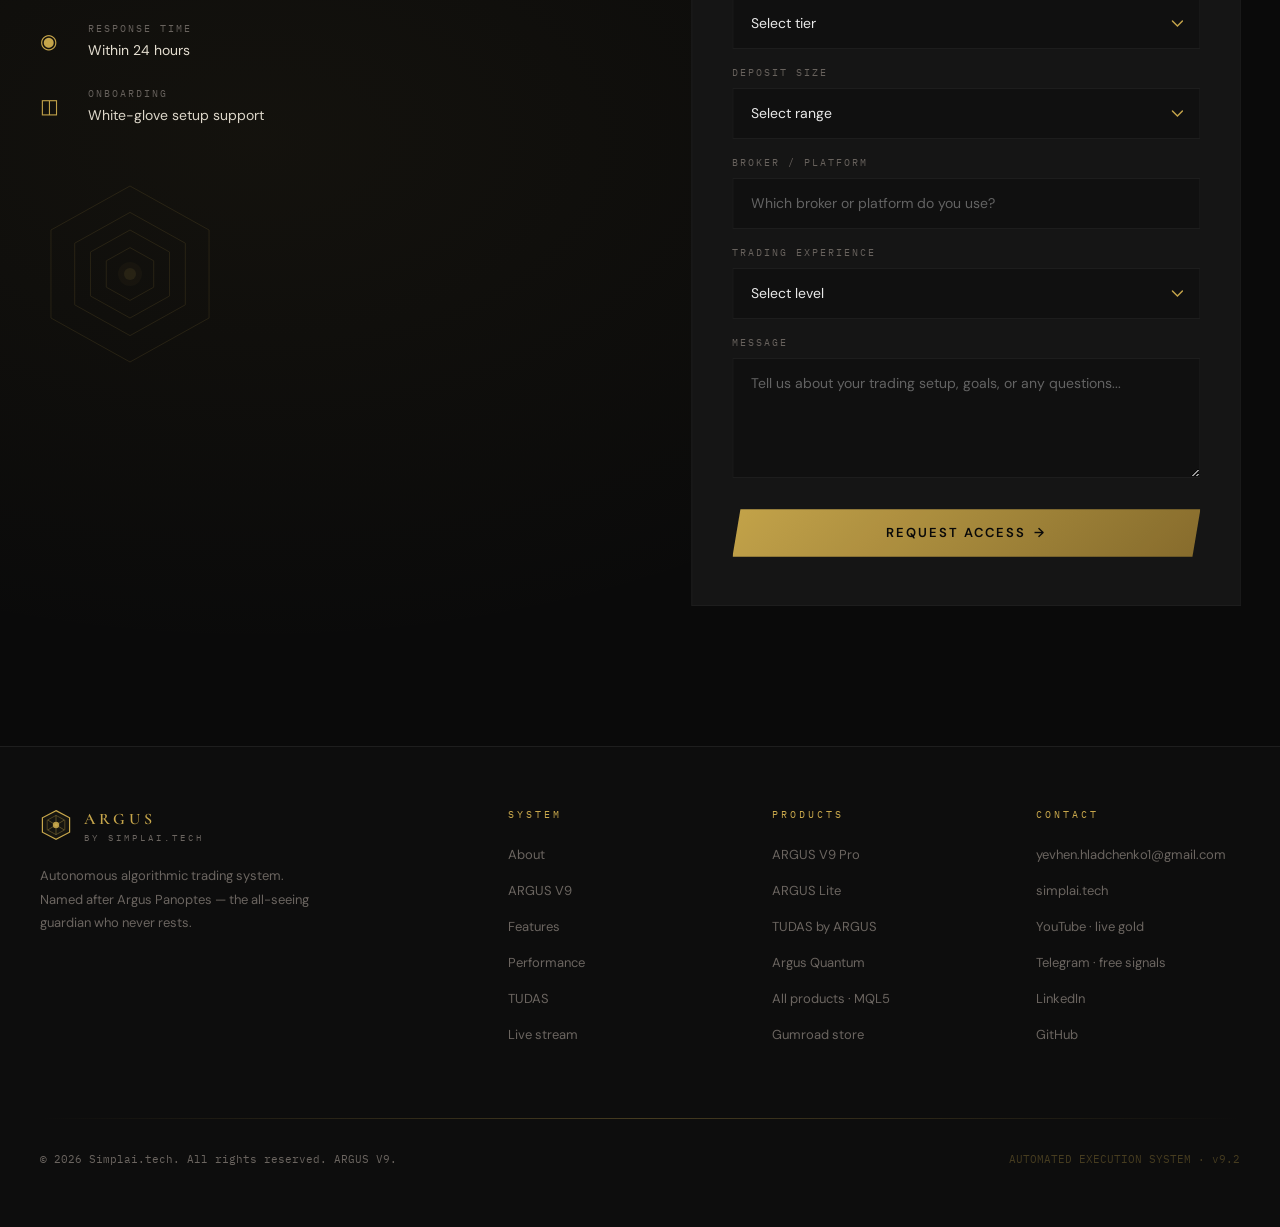
==== commit 1031853a: "TUDAS page: GOLD PULSE PREMIUM link (Telegram Stars)" ====
--- a/index.html
+++ b/index.html
@@ -117,7 +117,7 @@
 			]
 		}
 		</script>
-		<script type="module" crossorigin="" src="/assets/index-C-zP-TEq.js"></script>
+		<script type="module" crossorigin="" src="/assets/index-BbNmYvFI.js"></script>
 		<link rel="modulepreload" crossorigin="" href="/assets/react-BYOhtk1D.js">
 		<link rel="modulepreload" crossorigin="" href="/assets/icons-CG9duShP.js">
 		<link rel="modulepreload" crossorigin="" href="/assets/gsap-I1jVCVBc.js">
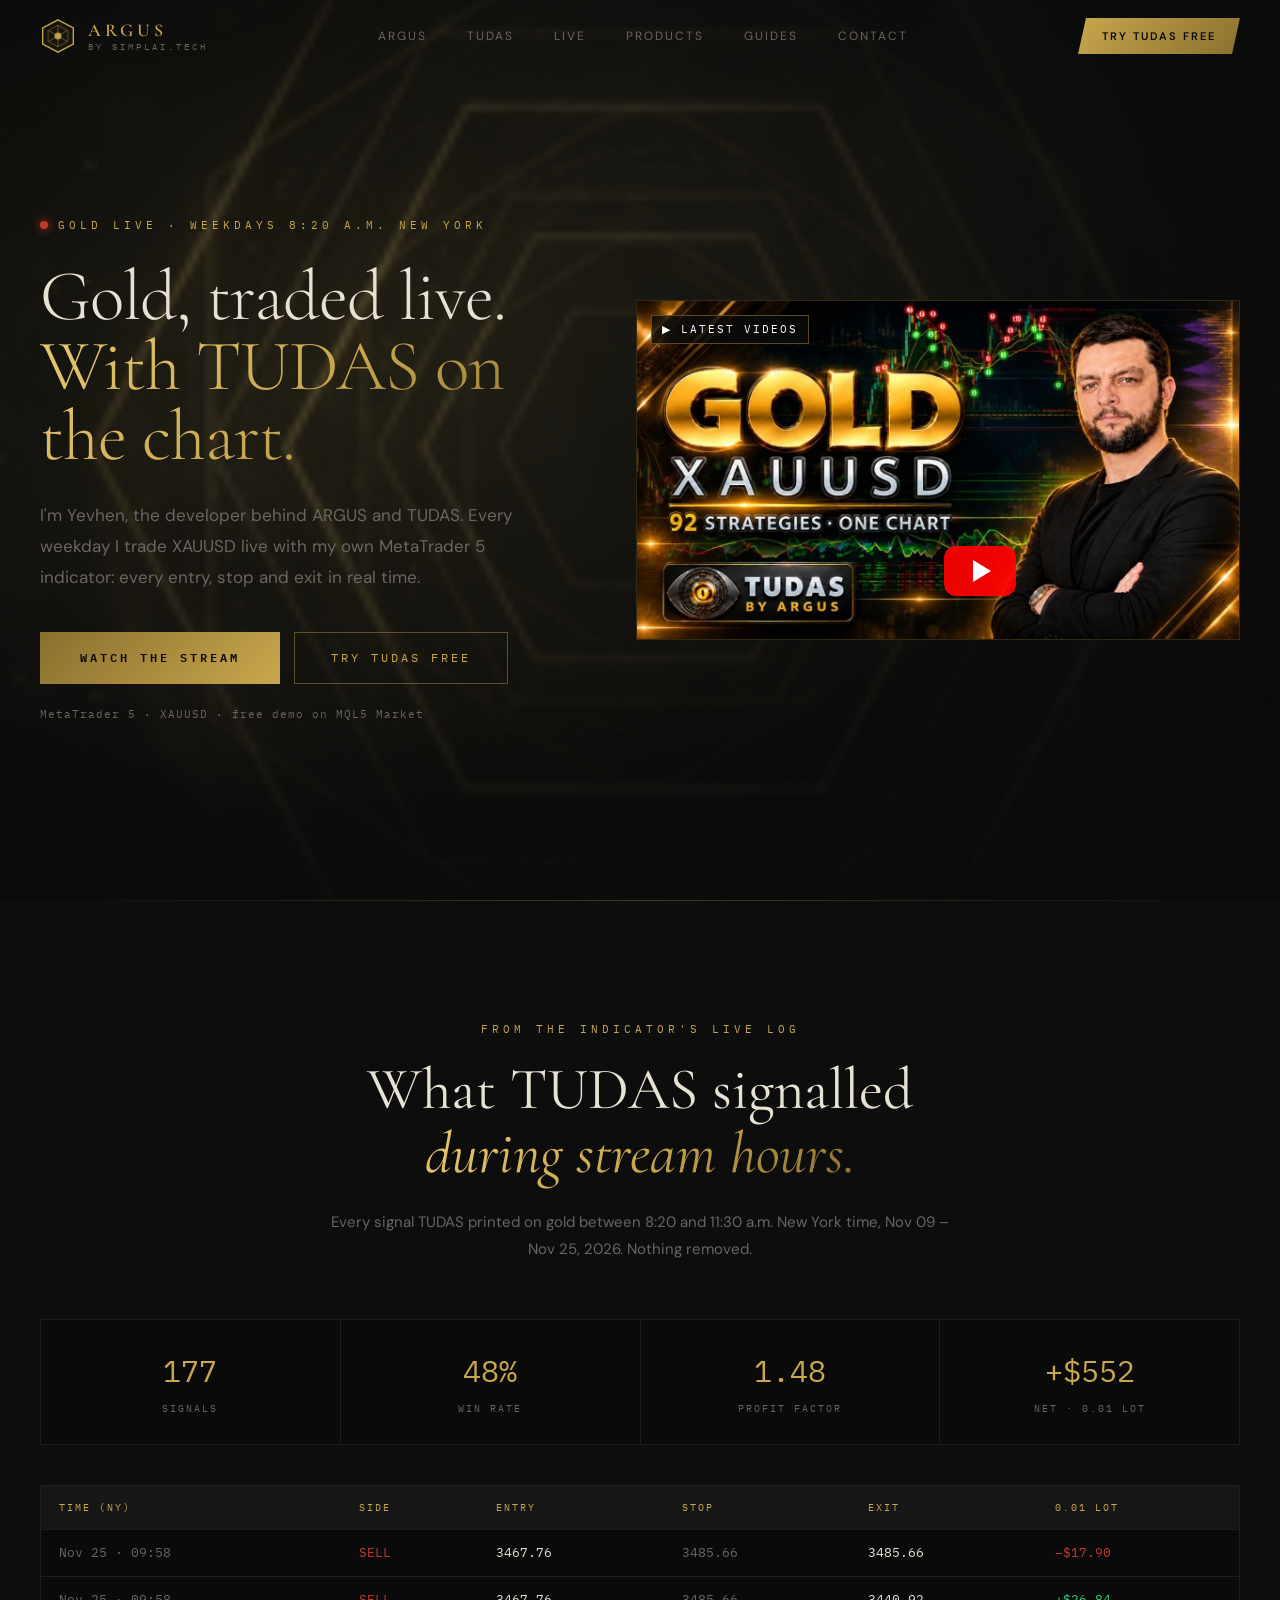
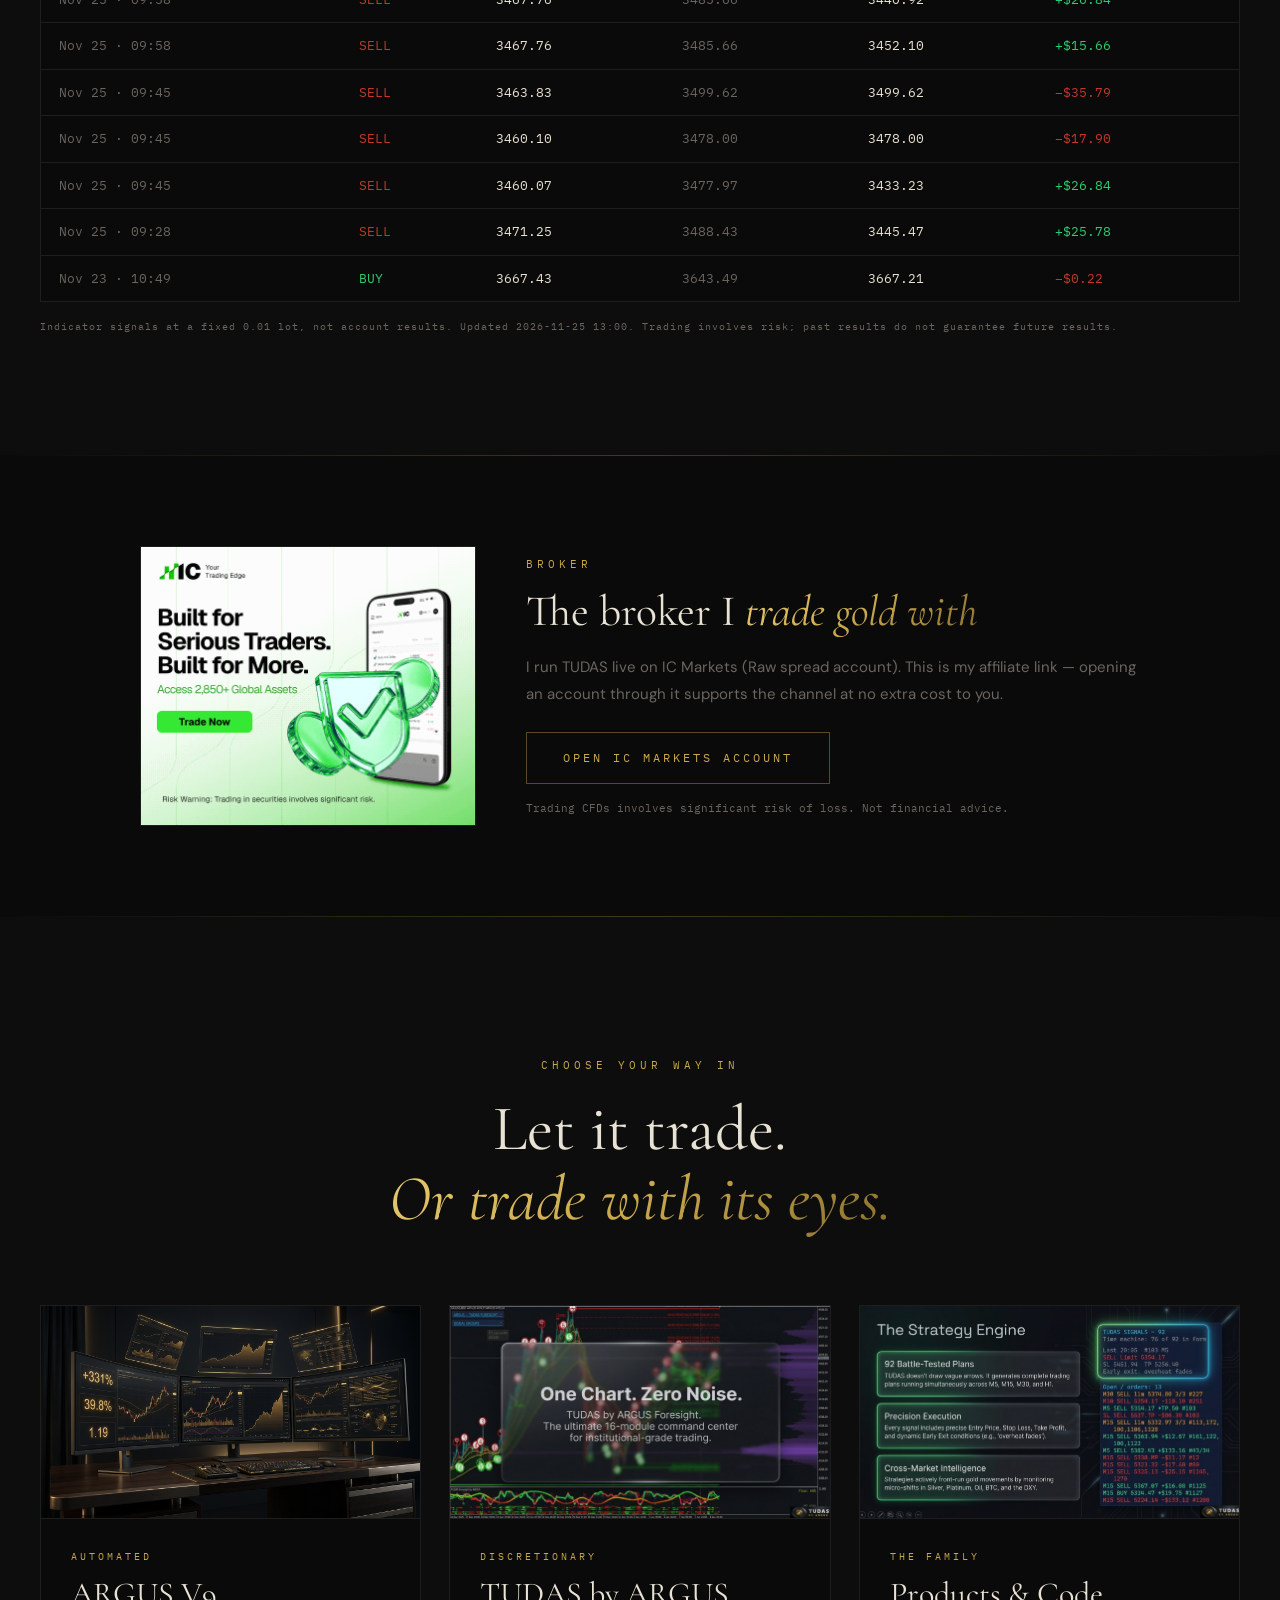
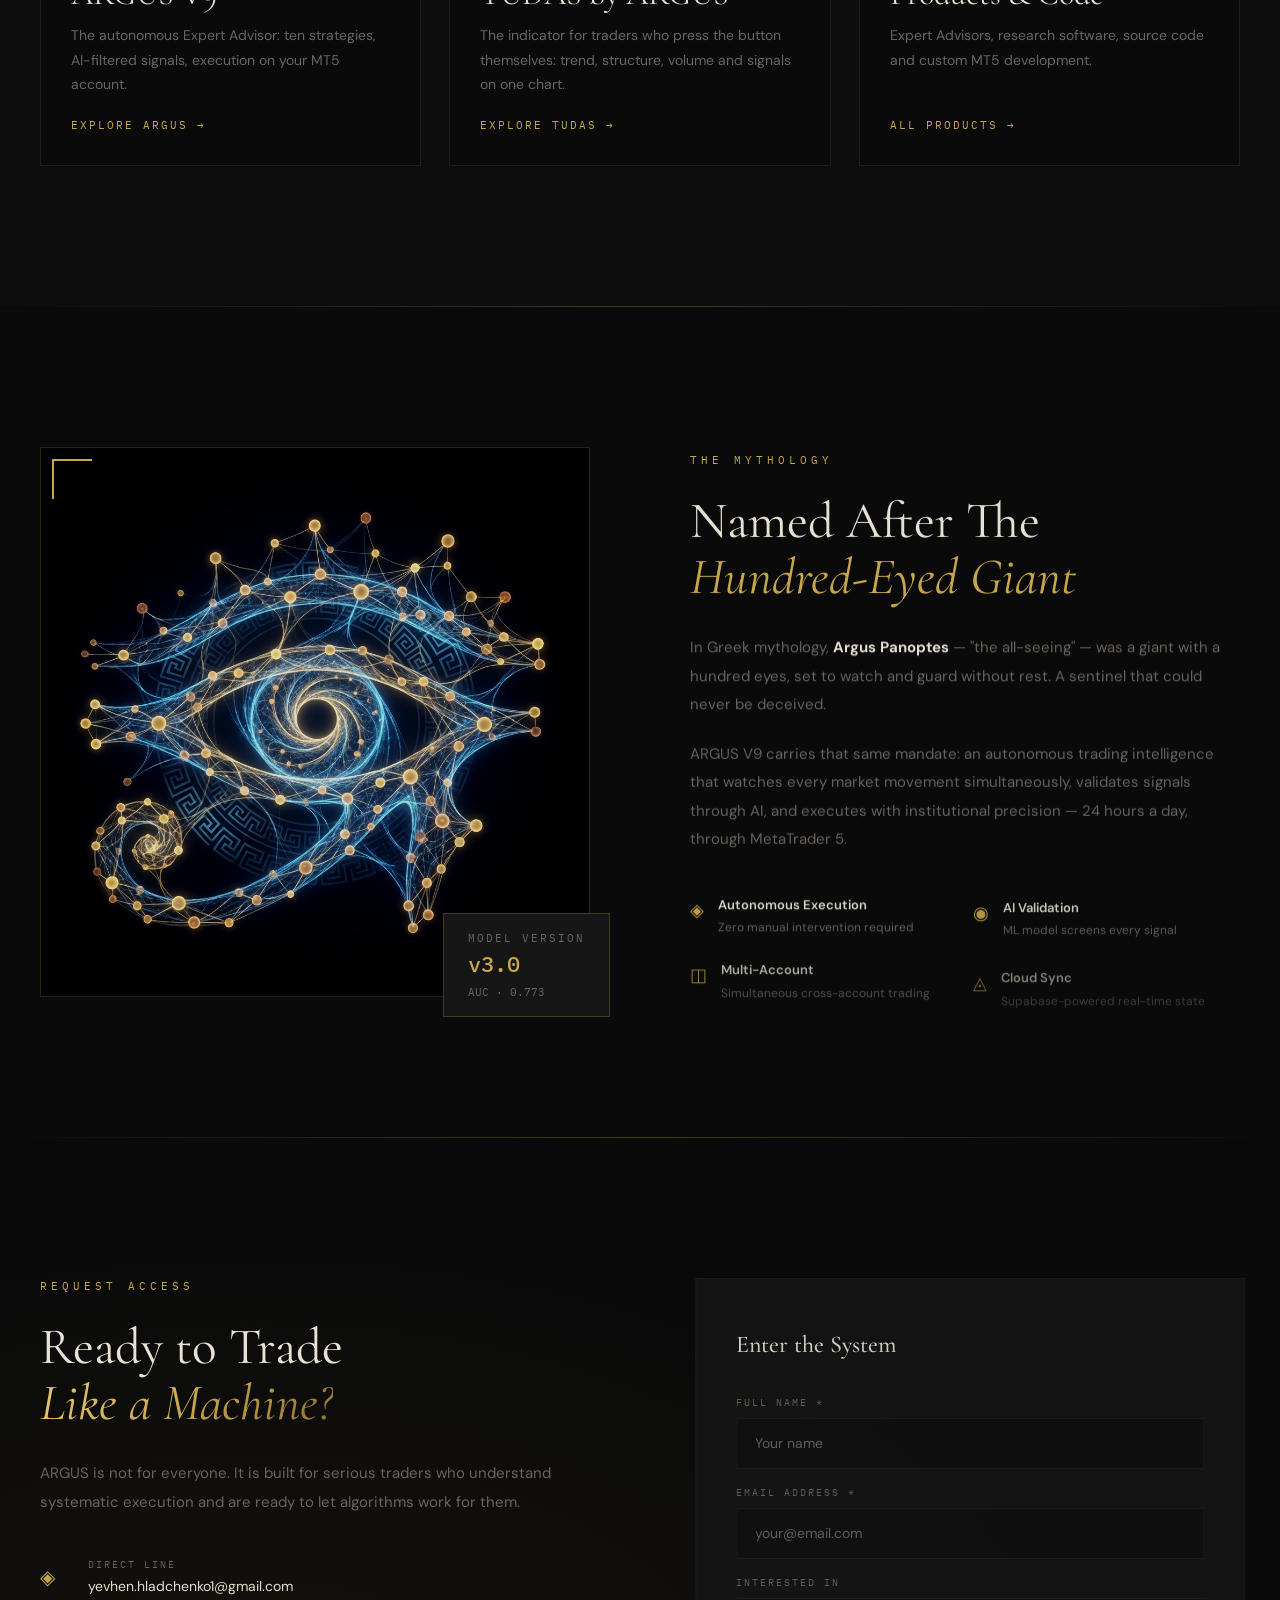
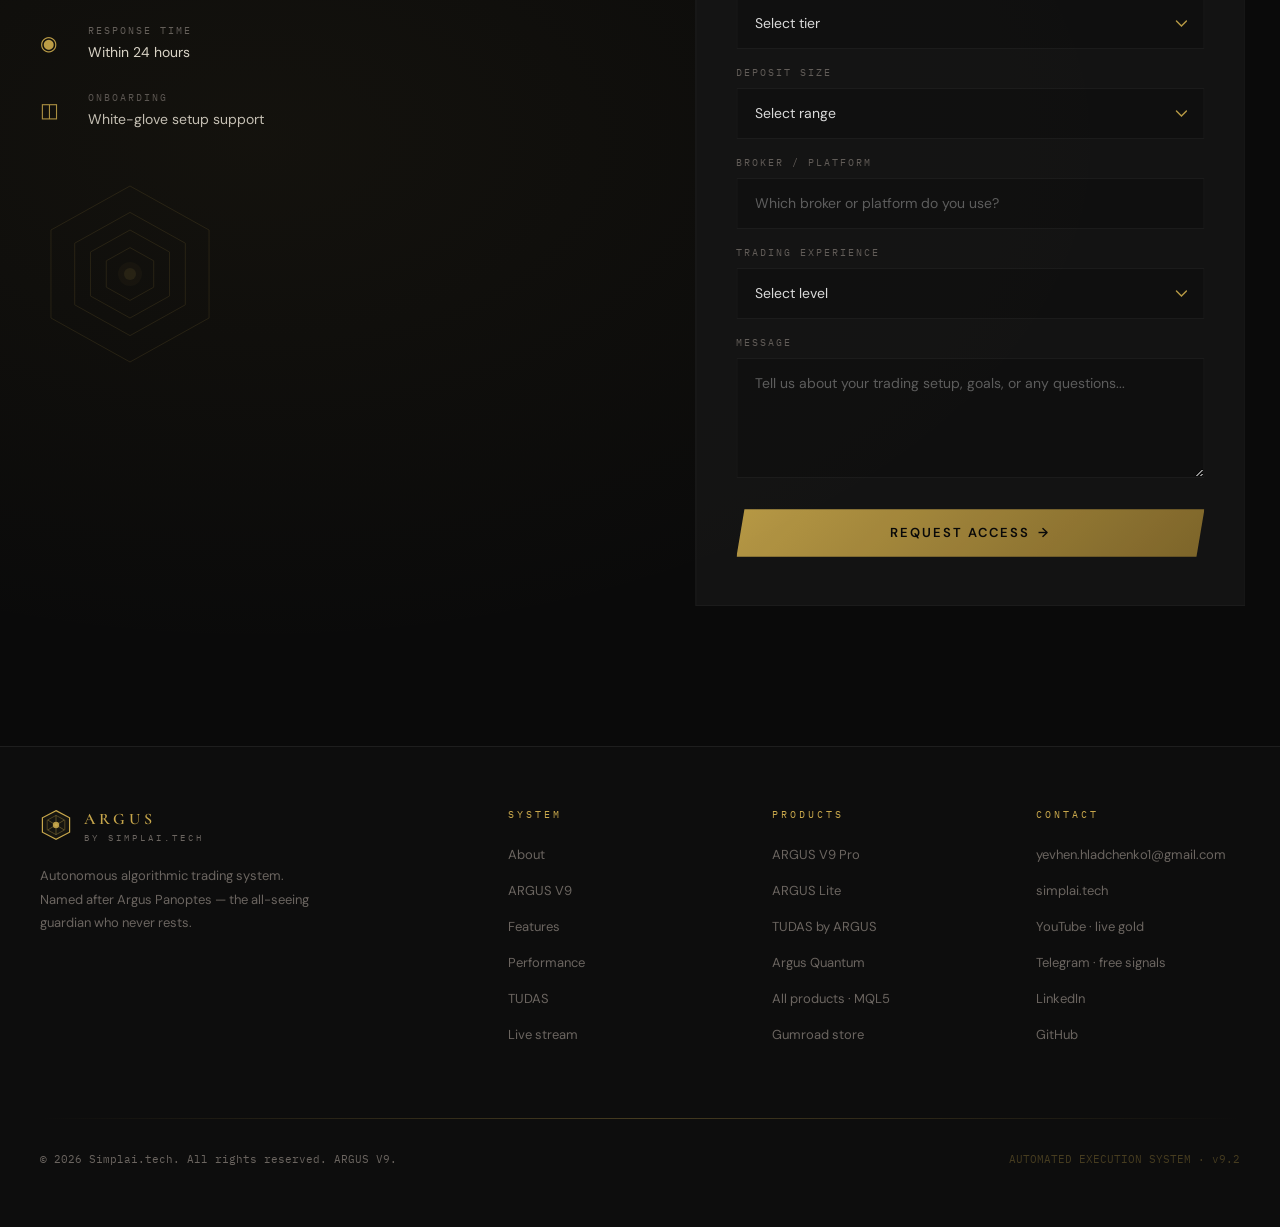
==== commit f1644ee8: "Guide: EMA ribbon" ====
--- a/index.html
+++ b/index.html
@@ -117,7 +117,7 @@
 			]
 		}
 		</script>
-		<script type="module" crossorigin="" src="/assets/index-BbNmYvFI.js"></script>
+		<script type="module" crossorigin="" src="/assets/index-Ds5tJYiq.js"></script>
 		<link rel="modulepreload" crossorigin="" href="/assets/react-BYOhtk1D.js">
 		<link rel="modulepreload" crossorigin="" href="/assets/icons-CG9duShP.js">
 		<link rel="modulepreload" crossorigin="" href="/assets/gsap-I1jVCVBc.js">
